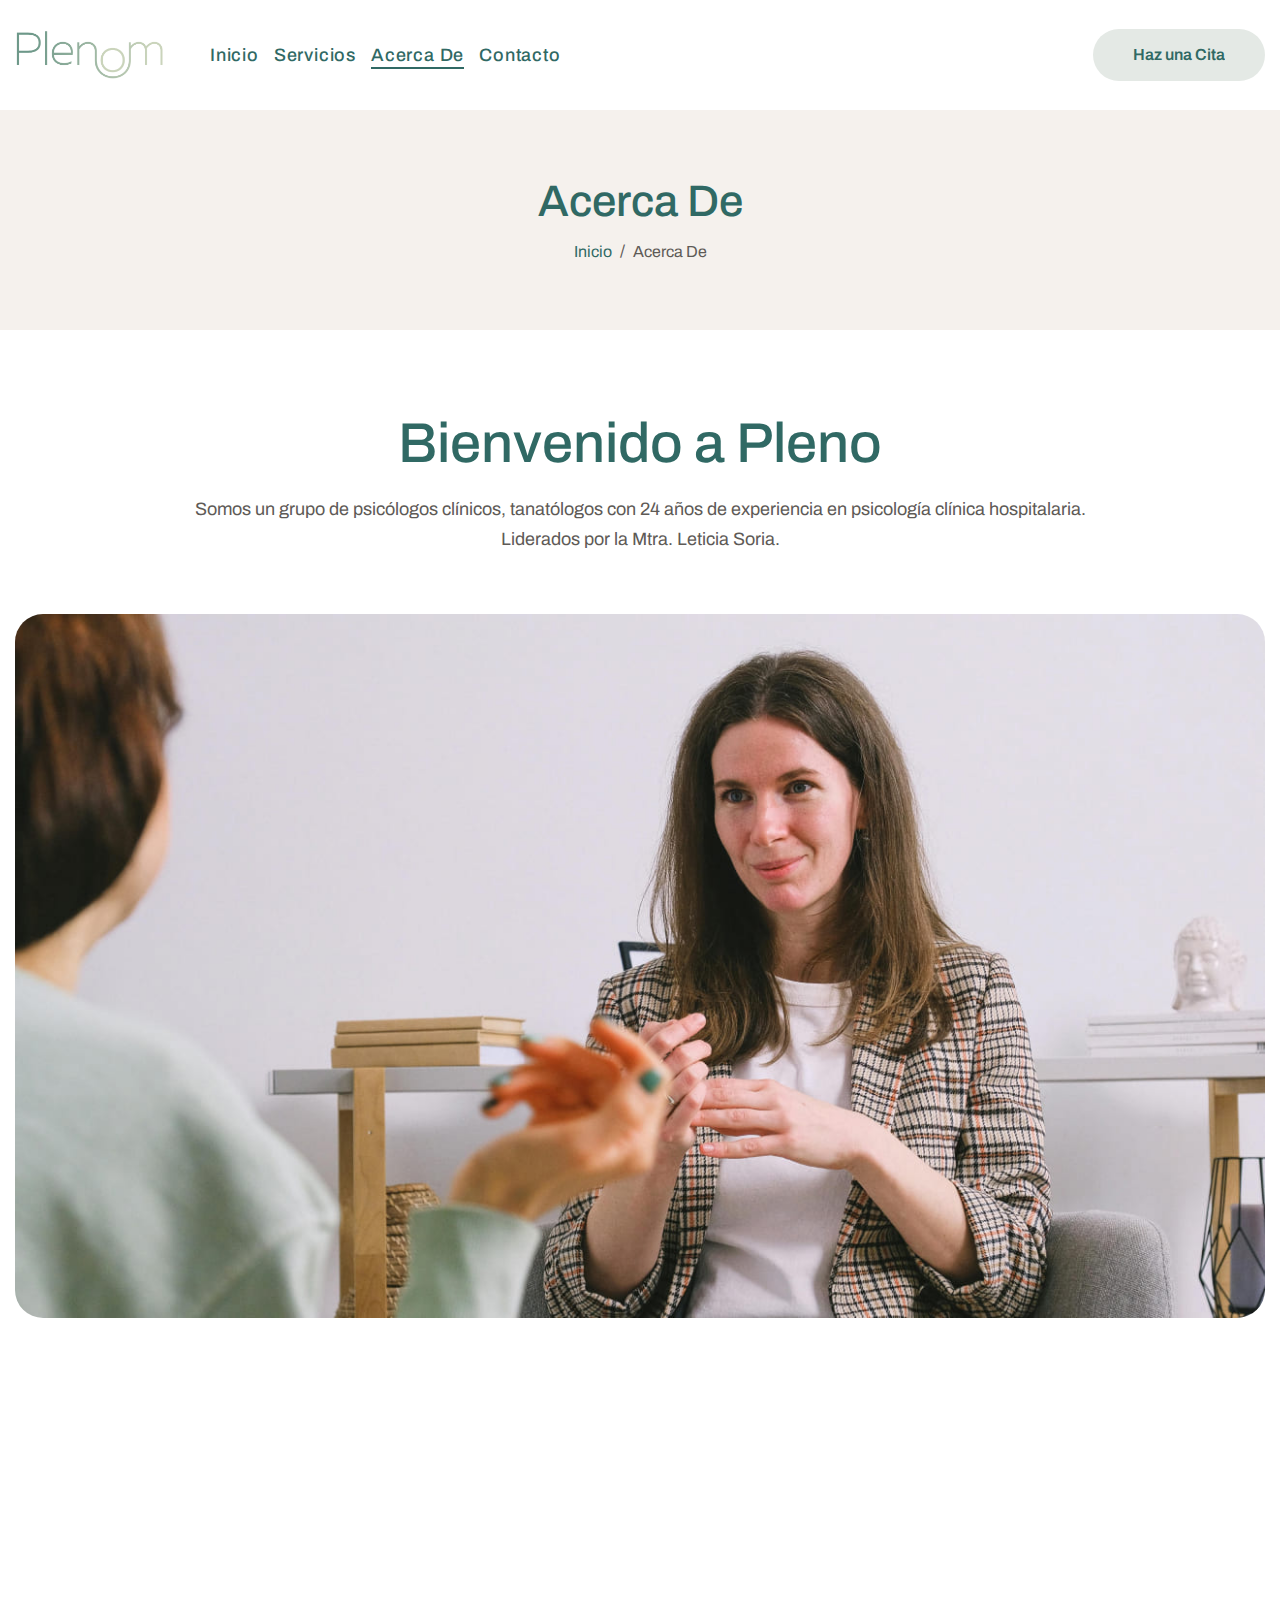
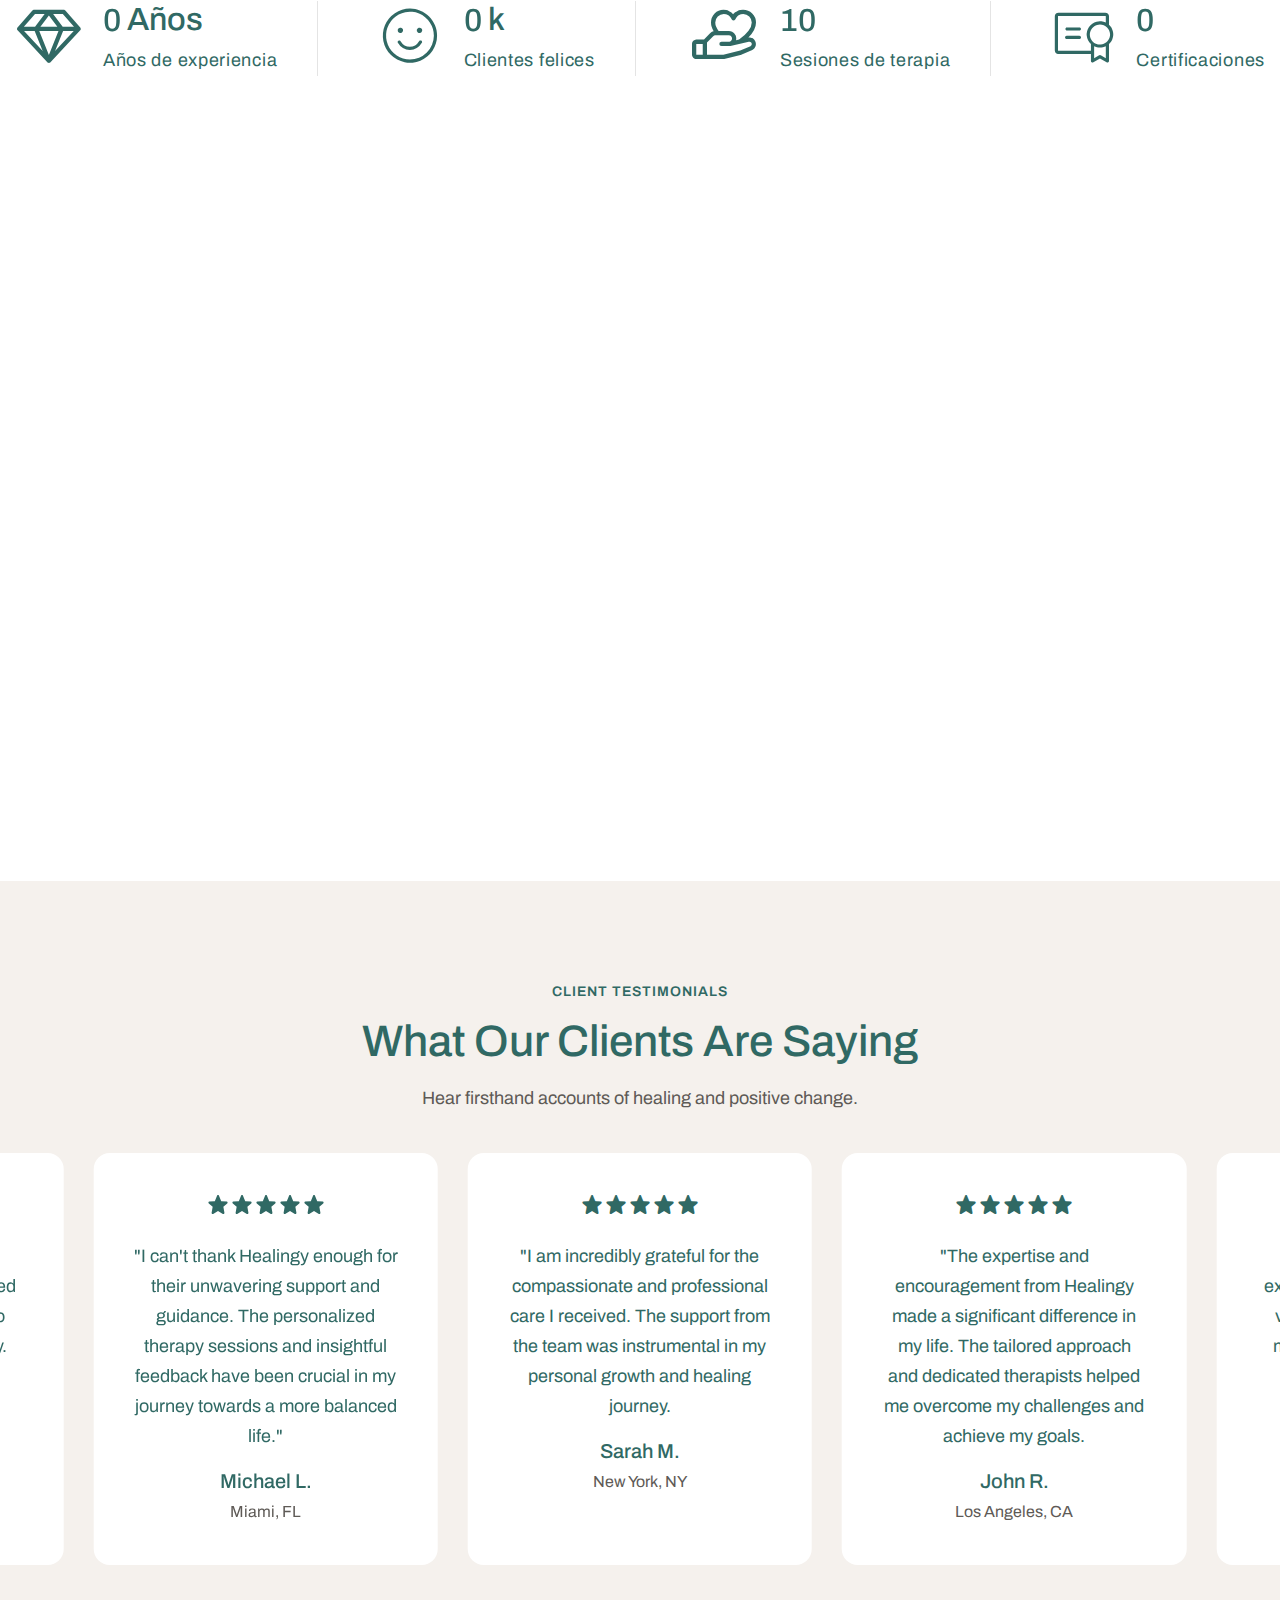
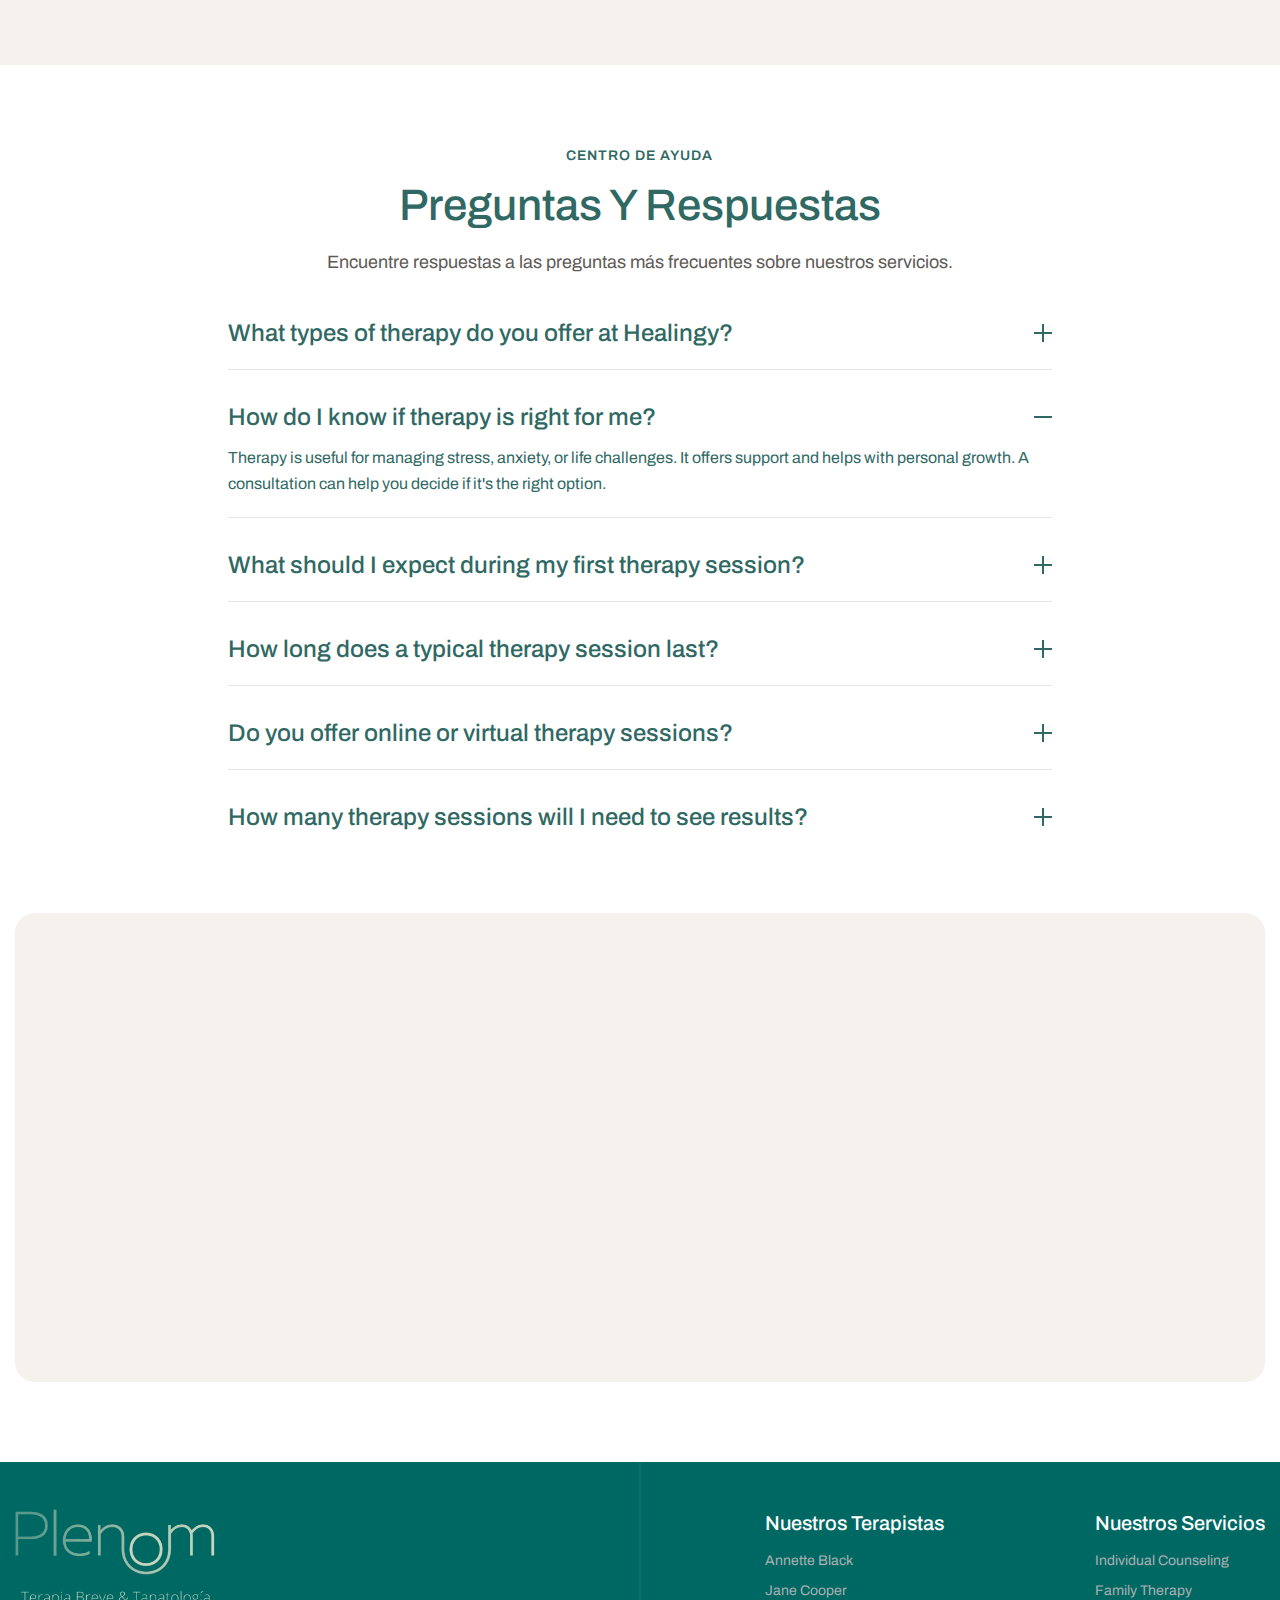
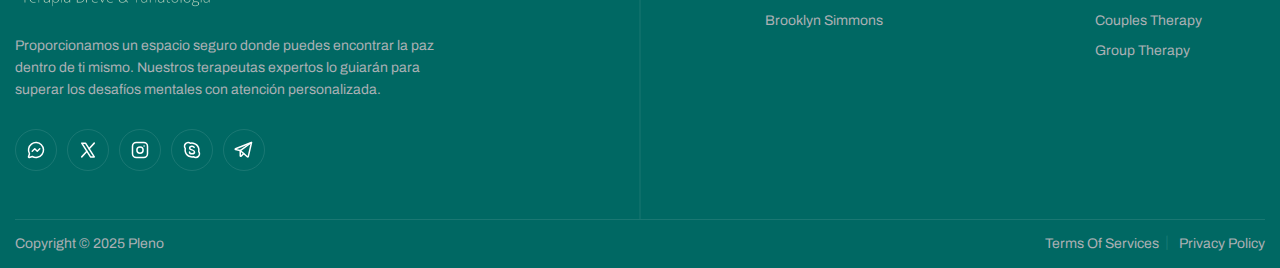
==== about.html @ 7e41d539 "init" ====
<!DOCTYPE html>
<!--[if IE 8]><html class="ie" xmlns="http://www.w3.org/1999/xhtml" xml:lang="en-US" lang="en-US"> <![endif]-->
<!--[if (gte IE 9)|!(IE)]><!-->
<html xmlns="http://www.w3.org/1999/xhtml" xml:lang="en-US" lang="en-US">
  <!--<![endif]-->

  <head>
    <!-- Basic Page Needs -->
    <meta charset="utf-8" />
    <!--[if IE
      ]><meta http-equiv="X-UA-Compatible" content="IE=edge,chrome=1"
    /><![endif]-->
    <title>Healingy - Therapy & Counseling Psychologist HTML Template</title>
    <meta
      name="description"
      content="Healingy is a website that specializes in providing therapy and counseling services to help clients address issues such as stress, anxiety, depression, and relationship challenges. The website offers personalized therapy approaches and online counseling programs, making it easy for individuals to access psychological support anytime and anywhere."
    />
    <meta
      name="keywords"
      content=" Counseling, Psychologist, MentalHealth, Wellness, Healing, AnxietyRelief, StressManagement, DepressionSupport, OnlineTherapy, Therapist"
    />
    <meta name="author" content="themesflat.com" />

    <!-- Mobile Specific Metas -->
    <meta
      name="viewport"
      content="width=device-width, initial-scale=1, maximum-scale=1"
    />

    <!-- Bootstrap -->
    <link rel="stylesheet" type="text/css" href="css/bootstrap.css" />

    <!-- Animate -->
    <link rel="stylesheet" type="text/css" href="css/animate.min.css" />

    <!-- Swiper -->
    <link rel="stylesheet" type="text/css" href="css/swiper-bundle.min.css" />

    <!-- Odometer -->
    <link rel="stylesheet" type="text/css" href="css/odometer.min.css" />

    <!-- Theme Style -->
    <link rel="stylesheet" type="text/css" href="css/styles.css" />

    <!-- Icon -->
    <link rel="stylesheet" type="text/css" href="icons/icomoon/style.css" />

    <!-- Favicon and Touch Icons  -->
    <link rel="shortcut icon" href="images/logo/favicon.png" />
    <link rel="apple-touch-icon-precomposed" href="images/logo/favicon.png" />
  </head>

  <body>
    <!-- .wrapper -->
    <div id="wrapper">
      <!-- .preload -->
      <div id="loading">
        <div id="loading-center">
          <div class="loader-container">
            <div class="wrap-loader">
              <div class="loader"></div>
              <div class="icon">
                <img src="images/logo/favicon.png" alt="" />
              </div>
            </div>
          </div>
        </div>
      </div>
      <!-- /.preload -->

      <!-- .header -->
      <header id="header-main" class="header style-1 no-boder">
        <div class="header-inner">
          <div class="header-inner-wrap">
            <div
              class="mobile-button"
              data-bs-toggle="offcanvas"
              data-bs-target="#menu-mobile"
              aria-controls="menu-mobile"
            >
              <i class="icon-menu"></i>
            </div>
            <div class="header-left">
              <div class="header-logo">
                <a href="index.html" class="site-logo">
                  <img
                    id="logo_header"
                    alt=""
                    width="150"
                    src="images/logo/logo_pleno.png"
                    data-retina="images/logo/logo@2x.png"
                  />
                </a>
              </div>
              <nav class="main-menu">
                <ul class="navigation">
                  <li>
                    <a href="index.html">Inicio</a>
                  </li>
                  <li>
                    <a href="our-service.html">Servicios</a>
                  </li>

                  <li class="current-menu-item">
                    <a href="about.html">Acerca De </a>
                  </li>
                  <li>
                    <a href="contact-us.html">Contacto</a>
                  </li>
                </ul>
              </nav>
            </div>
            <div class="header-right">
              <div class="btn-get">
                <a
                  class="tf-btn style-default btn-color-secondary pd-40"
                  href="contact-us.html"
                >
                  <span> Haz una Cita </span>
                </a>
              </div>
            </div>
          </div>
        </div>
      </header>
      <!-- /.header -->

      <!-- .page-title -->
      <div class="page-title">
        <div class="tf-container">
          <div class="row">
            <div class="col-12">
              <h3 class="title">Acerca De</h3>
              <ul class="breadcrumbs">
                <li><a href="index.html">Inicio</a></li>
                <li>Acerca De</li>
              </ul>
            </div>
          </div>
        </div>
      </div>
      <!-- /.page-title -->

      <!-- .main-content -->
      <div class="main-content-2">
        <!-- .section-box-about -->
        <div class="section-box-about page-about">
          <div class="tf-container">
            <div class="row">
              <div class="col-12">
                <div class="heading-section">
                  <h2
                    class="wow fadeInUp"
                    data-wow-duration="1000"
                    data-wow-delay="0s"
                  >
                    Bienvenido a Pleno
                  </h2>
                  <p
                    class="description text-1 lh-30 wow fadeInUp"
                    data-wow-duration="1000"
                    data-wow-delay="0s"
                  >
                    Somos un grupo de psicólogos clínicos, tanatólogos con 24
                    años de experiencia en psicología clínica hospitalaria.
                    <br />
                    Liderados por la Mtra. Leticia Soria.
                  </p>
                </div>
                <div class="box-about">
                  <div
                    class="image-wrap wow fadeInUp"
                    data-wow-duration="1000"
                    data-wow-delay="0s"
                  >
                    <img
                      class="lazyload"
                      data-src="images/section/about_1.jpg"
                      src="images/section/about_1.jpg"
                      alt=""
                    />
                  </div>
                  <div class="wrap-content">
                    <div
                      class="item wow fadeInLeft"
                      data-wow-duration="1000"
                      data-wow-delay="0s"
                    >
                      <h3>Nuestra Misión</h3>
                      <p>
                        Brindar acompañamiento psicológico y tanatológico
                        integral a pacientes, familias y personal de salud,
                        utilizando 24 años de experiencia para mejorar el
                        bienestar emocional y la calidad de vida de quienes
                        confían en nosotros.
                      </p>
                    </div>
                    <div
                      class="item wow fadeInRight"
                      data-wow-duration="1000"
                      data-wow-delay="0s"
                    >
                      <h3>Nuestra Visión</h3>
                      <p>
                        Ser líderes en psicología clínica hospitalaria,
                        reconocidos por nuestro compromiso y excelencia en el
                        apoyo emocional, fomentando una comunidad resiliente y
                        equilibrada.
                      </p>
                    </div>
                  </div>
                  <div class="wrap-counter">
                    <div class="counter-item has-icon">
                      <div class="icon">
                        <i class="icon-SketchLogo"></i>
                      </div>
                      <div class="count">
                        <div class="counter-number">
                          <div class="odometer style-1-1">0</div>
                          <span class="sub">Años</span>
                        </div>
                        <p>Años de experiencia</p>
                      </div>
                    </div>
                    <div class="counter-item has-icon">
                      <div class="icon">
                        <i class="icon-Smiley"></i>
                      </div>
                      <div class="count">
                        <div class="counter-number">
                          <div class="odometer style-1-2">0</div>
                          <span class="sub">k</span>
                        </div>
                        <p>Clientes felices</p>
                      </div>
                    </div>
                    <div class="counter-item has-icon">
                      <div class="icon">
                        <i class="icon-HandHeart"></i>
                      </div>
                      <div class="count">
                        <div class="counter-number">
                          <div class="odometer style-1-3">10</div>
                        </div>
                        <p>Sesiones de terapia</p>
                      </div>
                    </div>
                    <div class="counter-item has-icon">
                      <div class="icon">
                        <i class="icon-Certificate"></i>
                      </div>
                      <div class="count">
                        <div class="counter-number">
                          <div class="odometer style-1-4">0</div>
                        </div>
                        <p>Certificaciones</p>
                      </div>
                    </div>
                  </div>
                </div>
              </div>
            </div>
          </div>
        </div>
        <!-- /.section-box-about -->

        <!-- .section-team -->
        <section class="section-team tf-spacing-5">
          <div class="tf-container">
            <div class="row">
              <div class="col-12">
                <div class="heading-section">
                  <p
                    class="text-2 sub wow fadeInUp"
                    data-wow-duration="1000"
                    data-wow-delay="0s"
                  >
                    Nuestro Equipo
                  </p>
                  <h3
                    class="wow fadeInUp"
                    data-wow-duration="1000"
                    data-wow-delay="0s"
                  >
                    Conoce a Nuestros Terapeutas
                  </h3>
                  <p
                    class="description text-1 lh-30 wow fadeInUp"
                    data-wow-duration="1000"
                    data-wow-delay="0s"
                  >
                    Un equipo de terapeutas autorizados centrados en su salud
                    mental y su crecimiento.
                  </p>
                </div>
                <div class="grid-layout-4 gap-30">
                  <div
                    class="team-item hover-img wow fadeInUp"
                    data-wow-duration="1000"
                    data-wow-delay="0s"
                  >
                    <div class="image-wrap">
                      <a href="therapists-details.html">
                        <img
                          class="lazyload"
                          data-src="images/section/team_1.jpg"
                          src="images/section/team_1.jpg"
                          alt=""
                        />
                      </a>
                    </div>
                    <div class="info">
                      <h5 class="name">
                        <a href="therapists-details.html">Dr. Emily Stevens</a>
                      </h5>
                      <p class="text-2">Lead Therapist</p>
                    </div>
                    <ul class="tf-social style-1">
                      <li>
                        <a href="#">
                          <i class="icon-FacebookLogo"></i>
                        </a>
                      </li>
                      <li>
                        <a href="#">
                          <i class="icon-x"></i>
                        </a>
                      </li>
                      <li>
                        <a href="#">
                          <i class="icon-LinkedinLogo"></i>
                        </a>
                      </li>
                      <li>
                        <a href="#">
                          <i class="icon-instagram"></i>
                        </a>
                      </li>
                    </ul>
                  </div>
                  <div
                    class="team-item hover-img wow fadeInUp"
                    data-wow-duration="1000"
                    data-wow-delay="0.1s"
                  >
                    <div class="image-wrap">
                      <a href="therapists-details.html">
                        <img
                          class="lazyload"
                          data-src="images/section/team_2.jpg"
                          src="images/section/team_2.jpg"
                          alt=""
                        />
                      </a>
                    </div>
                    <div class="info">
                      <h5 class="name">
                        <a href="therapists-details.html">Michael Carter</a>
                      </h5>
                      <p class="text-2">Family Therapist</p>
                    </div>
                    <ul class="tf-social style-1">
                      <li>
                        <a href="#">
                          <i class="icon-FacebookLogo"></i>
                        </a>
                      </li>
                      <li>
                        <a href="#">
                          <i class="icon-x"></i>
                        </a>
                      </li>
                      <li>
                        <a href="#">
                          <i class="icon-LinkedinLogo"></i>
                        </a>
                      </li>
                      <li>
                        <a href="#">
                          <i class="icon-instagram"></i>
                        </a>
                      </li>
                    </ul>
                  </div>
                  <div
                    class="team-item hover-img wow fadeInUp"
                    data-wow-duration="1000"
                    data-wow-delay="0.2s"
                  >
                    <div class="image-wrap">
                      <a href="therapists-details.html">
                        <img
                          class="lazyload"
                          data-src="images/section/team_3.jpg"
                          src="images/section/team_3.jpg"
                          alt=""
                        />
                      </a>
                    </div>
                    <div class="info">
                      <h5 class="name">
                        <a href="therapists-details.html">Sarah Martinez</a>
                      </h5>
                      <p class="text-2">Child & Adolescent Therapist</p>
                    </div>
                    <ul class="tf-social style-1">
                      <li>
                        <a href="#">
                          <i class="icon-FacebookLogo"></i>
                        </a>
                      </li>
                      <li>
                        <a href="#">
                          <i class="icon-x"></i>
                        </a>
                      </li>
                      <li>
                        <a href="#">
                          <i class="icon-LinkedinLogo"></i>
                        </a>
                      </li>
                      <li>
                        <a href="#">
                          <i class="icon-instagram"></i>
                        </a>
                      </li>
                    </ul>
                  </div>
                  <div
                    class="team-item hover-img wow fadeInUp"
                    data-wow-duration="1000"
                    data-wow-delay="0.3s"
                  >
                    <div class="image-wrap">
                      <a href="therapists-details.html">
                        <img
                          class="lazyload"
                          data-src="images/section/team_4.jpg"
                          src="images/section/team_4.jpg"
                          alt=""
                        />
                      </a>
                    </div>
                    <div class="info">
                      <h5 class="name">
                        <a href="therapists-details.html">Dr. James Mcavoy</a>
                      </h5>
                      <p class="text-2">Clinical Psychologist</p>
                    </div>
                    <ul class="tf-social style-1">
                      <li>
                        <a href="#">
                          <i class="icon-FacebookLogo"></i>
                        </a>
                      </li>
                      <li>
                        <a href="#">
                          <i class="icon-x"></i>
                        </a>
                      </li>
                      <li>
                        <a href="#">
                          <i class="icon-LinkedinLogo"></i>
                        </a>
                      </li>
                      <li>
                        <a href="#">
                          <i class="icon-instagram"></i>
                        </a>
                      </li>
                    </ul>
                  </div>
                </div>
              </div>
            </div>
          </div>
        </section>
        <!-- /.section-team -->

        <!-- .section-testimonials -->
        <section class="section-testimonials page-about bg-1 tf-spacing-1">
          <div class="heading-section">
            <p class="text-2 sub">Client Testimonials</p>
            <h3>What Our Clients Are Saying</h3>
            <p class="description text-1 lh-30">
              Hear firsthand accounts of healing and positive change.
            </p>
          </div>
          <div class="swiper-container slider-testimonial-center">
            <div class="swiper-wrapper">
              <div class="swiper-slide">
                <div class="wg-testimonial style-text-center">
                  <div class="rating">
                    <i class="icon-favorite_major"></i>
                    <i class="icon-favorite_major"></i>
                    <i class="icon-favorite_major"></i>
                    <i class="icon-favorite_major"></i>
                    <i class="icon-favorite_major"></i>
                  </div>
                  <div class="content">
                    <p class="text text-1 lh-30 fw-4 mb-16">
                      "I am incredibly grateful for the compassionate and
                      professional care I received. The support from the team
                      was instrumental in my personal growth and healing
                      journey.
                    </p>
                    <div class="bot">
                      <div class="info">
                        <h6 class="title">
                          <a href="#"> Sarah M.</a>
                        </h6>
                        <p>New York, NY</p>
                      </div>
                    </div>
                  </div>
                </div>
              </div>
              <div class="swiper-slide">
                <div class="wg-testimonial style-text-center">
                  <div class="rating">
                    <i class="icon-favorite_major"></i>
                    <i class="icon-favorite_major"></i>
                    <i class="icon-favorite_major"></i>
                    <i class="icon-favorite_major"></i>
                    <i class="icon-favorite_major"></i>
                  </div>
                  <div class="content">
                    <p class="text text-1 lh-30 fw-4 mb-16">
                      "The expertise and encouragement from Healingy made a
                      significant difference in my life. The tailored approach
                      and dedicated therapists helped me overcome my challenges
                      and achieve my goals.
                    </p>
                    <div class="bot">
                      <div class="info">
                        <h6 class="title">
                          <a href="#">John R.</a>
                        </h6>
                        <p>Los Angeles, CA</p>
                      </div>
                    </div>
                  </div>
                </div>
              </div>
              <div class="swiper-slide">
                <div class="wg-testimonial style-text-center">
                  <div class="rating">
                    <i class="icon-favorite_major"></i>
                    <i class="icon-favorite_major"></i>
                    <i class="icon-favorite_major"></i>
                    <i class="icon-favorite_major"></i>
                    <i class="icon-favorite_major"></i>
                  </div>
                  <div class="content">
                    <p class="text text-1 lh-30 fw-4 mb-16">
                      "Thanks to Healingy’s exceptional team, I have gained
                      valuable insights and tools to manage my stress
                      effectively. The personalized care and understanding truly
                      made a positive impact."
                    </p>
                    <div class="bot">
                      <div class="info">
                        <h6 class="title">
                          <a href="#">Emily T.</a>
                        </h6>
                        <p>Chicago, IL</p>
                      </div>
                    </div>
                  </div>
                </div>
              </div>
              <div class="swiper-slide">
                <div class="wg-testimonial style-text-center">
                  <div class="rating">
                    <i class="icon-favorite_major"></i>
                    <i class="icon-favorite_major"></i>
                    <i class="icon-favorite_major"></i>
                    <i class="icon-favorite_major"></i>
                    <i class="icon-favorite_major"></i>
                  </div>
                  <div class="content">
                    <p class="text text-1 lh-30 fw-4 mb-16">
                      "I can't thank Healingy enough for their unwavering
                      support and guidance. The personalized therapy sessions
                      and insightful feedback have been crucial in my journey
                      towards a more balanced life."
                    </p>
                    <div class="bot">
                      <div class="info">
                        <h6 class="title">
                          <a href="#">Michael L.</a>
                        </h6>
                        <p>Miami, FL</p>
                      </div>
                    </div>
                  </div>
                </div>
              </div>
            </div>
          </div>
        </section>
        <!-- /.section-testimonials -->

        <!-- .section-faq -->
        <section class="section-faq tf-spacing-3">
          <div class="tf-container">
            <div class="row justify-center">
              <div class="col-md-8">
                <div class="heading-section">
                  <p class="text-2 sub">Centro de ayuda</p>
                  <h3>Preguntas y Respuestas</h3>
                  <p class="description text-1 lh-30">
                    Encuentre respuestas a las preguntas más frecuentes sobre
                    nuestros servicios.
                  </p>
                </div>
                <div class="tf-accordion" id="accordion">
                  <div class="tf-accordion-item">
                    <div class="accordion-header">
                      <h5
                        class="title collapsed"
                        data-bs-toggle="collapse"
                        data-bs-target="#collapseOne"
                        aria-expanded="true"
                        aria-controls="collapseOne"
                      >
                        What types of therapy do you offer at Healingy?
                        <span class="icon"></span>
                      </h5>
                    </div>
                    <div
                      id="collapseOne"
                      class="accordion-collapse collapse"
                      data-bs-parent="#accordion"
                    >
                      <div class="tf-accordion-body">
                        <p>
                          Therapy is useful for managing stress, anxiety, or
                          life challenges. It offers support and helps with
                          personal growth. A consultation can help you decide if
                          it's the right option.
                        </p>
                      </div>
                    </div>
                  </div>
                  <div class="tf-accordion-item">
                    <div class="accordion-header">
                      <h5
                        class="title"
                        data-bs-toggle="collapse"
                        data-bs-target="#collapseTwo"
                        aria-expanded="false"
                        aria-controls="collapseTwo"
                      >
                        How do I know if therapy is right for me?
                        <span class="icon"></span>
                      </h5>
                    </div>
                    <div
                      id="collapseTwo"
                      class="accordion-collapse collapse show"
                      data-bs-parent="#accordion"
                    >
                      <div class="tf-accordion-body">
                        <p>
                          Therapy is useful for managing stress, anxiety, or
                          life challenges. It offers support and helps with
                          personal growth. A consultation can help you decide if
                          it's the right option.
                        </p>
                      </div>
                    </div>
                  </div>
                  <div class="tf-accordion-item">
                    <div class="accordion-header">
                      <h5
                        class="title collapsed"
                        data-bs-toggle="collapse"
                        data-bs-target="#collapseThree"
                        aria-expanded="false"
                        aria-controls="collapseThree"
                      >
                        What should I expect during my first therapy session?
                        <span class="icon"></span>
                      </h5>
                    </div>
                    <div
                      id="collapseThree"
                      class="accordion-collapse collapse"
                      data-bs-parent="#accordion"
                    >
                      <div class="tf-accordion-body">
                        <p>
                          Therapy is useful for managing stress, anxiety, or
                          life challenges. It offers support and helps with
                          personal growth. A consultation can help you decide if
                          it's the right option.
                        </p>
                      </div>
                    </div>
                  </div>
                  <div class="tf-accordion-item">
                    <div class="accordion-header">
                      <h5
                        class="title collapsed"
                        data-bs-toggle="collapse"
                        data-bs-target="#collapseFour"
                        aria-expanded="false"
                        aria-controls="collapseFour"
                      >
                        How long does a typical therapy session last?
                        <span class="icon"></span>
                      </h5>
                    </div>
                    <div
                      id="collapseFour"
                      class="accordion-collapse collapse"
                      data-bs-parent="#accordion"
                    >
                      <div class="tf-accordion-body">
                        <p>
                          Therapy is useful for managing stress, anxiety, or
                          life challenges. It offers support and helps with
                          personal growth. A consultation can help you decide if
                          it's the right option.
                        </p>
                      </div>
                    </div>
                  </div>
                  <div class="tf-accordion-item">
                    <div class="accordion-header">
                      <h5
                        class="title collapsed"
                        data-bs-toggle="collapse"
                        data-bs-target="#collapseFive"
                        aria-expanded="false"
                        aria-controls="collapseFive"
                      >
                        Do you offer online or virtual therapy sessions?
                        <span class="icon"></span>
                      </h5>
                    </div>
                    <div
                      id="collapseFive"
                      class="accordion-collapse collapse"
                      data-bs-parent="#accordion"
                    >
                      <div class="tf-accordion-body">
                        <p>
                          Therapy is useful for managing stress, anxiety, or
                          life challenges. It offers support and helps with
                          personal growth. A consultation can help you decide if
                          it's the right option.
                        </p>
                      </div>
                    </div>
                  </div>
                  <div class="tf-accordion-item">
                    <div class="accordion-header">
                      <h5
                        class="title collapsed"
                        data-bs-toggle="collapse"
                        data-bs-target="#collapseSix"
                        aria-expanded="false"
                        aria-controls="collapseSix"
                      >
                        How many therapy sessions will I need to see results?
                        <span class="icon"></span>
                      </h5>
                    </div>
                    <div
                      id="collapseSix"
                      class="accordion-collapse collapse"
                      data-bs-parent="#accordion"
                    >
                      <div class="tf-accordion-body">
                        <p>
                          Therapy is useful for managing stress, anxiety, or
                          life challenges. It offers support and helps with
                          personal growth. A consultation can help you decide if
                          it's the right option.
                        </p>
                      </div>
                    </div>
                  </div>
                </div>
              </div>
            </div>
          </div>
        </section>
        <!-- /.section-faq -->

        <!-- .section-cta -->
        <section class="section-cta">
          <div class="tf-container">
            <div class="row">
              <div class="col-12">
                <div class="wrap-content bg-1">
                  <div class="box-cta">
                    <div
                      class="heading-section text-start wow fadeInUp"
                      data-wow-duration="1000"
                      data-wow-delay="0s"
                    >
                      <p
                        class="text-2 sub wow fadeInUp"
                        data-wow-duration="1000"
                        data-wow-delay="0s"
                      >
                        EMPIEZA TU CAMINO
                      </p>
                      <h3
                        class="wow fadeInUp"
                        data-wow-duration="1000"
                        data-wow-delay="0s"
                      >
                        Comience El Viaje Hacia Una Vida Más Plena
                      </h3>
                      <p
                        class="description text-1 lh-30 wow fadeInUp"
                        data-wow-duration="1000"
                        data-wow-delay="0s"
                      >
                        Ofrecemos atención compasiva y personalizada para
                        abordar sus necesidades únicas. Nos comprometemos a
                        trabajar con usted para encontrar una solución lo antes
                        posible.
                      </p>
                    </div>

                    <a
                      class="tf-btn style-default btn-color-secondary pd-28 wow fadeInUp"
                      data-wow-duration="1000"
                      data-wow-delay="0s"
                      href="contact-us.html"
                    >
                      <span
                        >Book a Consultation
                        <i class="icon-ArrowRight arr-1"></i
                      ></span>
                    </a>
                  </div>
                  <div
                    class="image-wrap wow fadeInRight"
                    data-wow-duration="1000"
                    data-wow-delay="0s"
                  >
                    <img
                      class="lazyload"
                      data-src="images/section/about_cta.png"
                      src="images/section/about_cta.png"
                      alt=""
                    />
                  </div>
                </div>
              </div>
            </div>
          </div>
        </section>
        <!-- /.section-cta -->
      </div>
      <!-- /.main-content -->

      <!-- #Footer -->
      <footer id="footer">
        <div class="tf-container">
          <div class="row">
            <div class="col-12">
              <div class="footer-main">
                <div class="footer-left">
                  <div class="footer-logo">
                    <a href="index.html">
                      <img
                        id="logo_footer"
                        src="images/logo/logo_pleno_footer.png"
                        data-retina="./images/logo/logo_pleno_footer.png"
                        alt=""
                        width="200"
                      />
                    </a>
                  </div>
                  <p class="description">
                    Proporcionamos un espacio seguro donde puedes encontrar la
                    paz dentro de ti mismo. Nuestros terapeutas expertos lo
                    guiarán para superar los desafíos mentales con atención
                    personalizada.
                  </p>

                  <ul class="tf-social">
                    <li>
                      <a href="#"
                        ><svg
                          width="20"
                          height="20"
                          viewBox="0 0 20 20"
                          fill="none"
                          xmlns="http://www.w3.org/2000/svg"
                        >
                          <g clip-path="url(#clip0_11089_880)">
                            <path
                              d="M6.25 11.25L8.75 8.75L11.25 11.25L13.75 8.75"
                              stroke="white"
                              stroke-width="1.5"
                              stroke-linecap="round"
                              stroke-linejoin="round"
                            />
                            <path
                              d="M6.24382 16.4932C7.81923 17.405 9.67248 17.7127 11.458 17.359C13.2436 17.0053 14.8396 16.0143 15.9484 14.5708C17.0573 13.1273 17.6033 11.3298 17.4847 9.51341C17.3662 7.69704 16.5911 5.98577 15.304 4.69866C14.0169 3.41156 12.3056 2.63646 10.4892 2.51789C8.67284 2.39932 6.87533 2.94537 5.43182 4.05422C3.98831 5.16308 2.99733 6.75906 2.64363 8.54461C2.28993 10.3302 2.59766 12.1834 3.50944 13.7588L2.5321 16.6768C2.49538 16.7869 2.49005 16.9051 2.51671 17.0181C2.54337 17.131 2.60097 17.2344 2.68306 17.3165C2.76514 17.3985 2.86847 17.4561 2.98145 17.4828C3.09443 17.5095 3.2126 17.5041 3.32273 17.4674L6.24382 16.4932Z"
                              stroke="white"
                              stroke-width="1.5"
                              stroke-linecap="round"
                              stroke-linejoin="round"
                            />
                          </g>
                          <defs>
                            <clipPath id="clip0_11089_880">
                              <rect width="20" height="20" fill="white" />
                            </clipPath>
                          </defs>
                        </svg>
                      </a>
                    </li>
                    <li>
                      <a href="#">
                        <svg
                          width="20"
                          height="20"
                          viewBox="0 0 20 20"
                          fill="none"
                          xmlns="http://www.w3.org/2000/svg"
                        >
                          <g clip-path="url(#clip0_11089_1677)">
                            <path
                              d="M3.75 3.125H7.5L16.25 16.875H12.5L3.75 3.125Z"
                              stroke="white"
                              stroke-width="1.5"
                              stroke-linecap="round"
                              stroke-linejoin="round"
                            />
                            <path
                              d="M8.89687 11.2129L3.75 16.8746"
                              stroke="white"
                              stroke-width="1.5"
                              stroke-linecap="round"
                              stroke-linejoin="round"
                            />
                            <path
                              d="M16.2484 3.125L11.1016 8.78672"
                              stroke="white"
                              stroke-width="1.5"
                              stroke-linecap="round"
                              stroke-linejoin="round"
                            />
                          </g>
                          <defs>
                            <clipPath id="clip0_11089_1677">
                              <rect width="20" height="20" fill="white" />
                            </clipPath>
                          </defs>
                        </svg>
                      </a>
                    </li>
                    <li>
                      <a href="#"
                        ><svg
                          width="20"
                          height="20"
                          viewBox="0 0 20 20"
                          fill="none"
                          xmlns="http://www.w3.org/2000/svg"
                        >
                          <g clip-path="url(#clip0_11089_891)">
                            <path
                              d="M10 13.125C11.7259 13.125 13.125 11.7259 13.125 10C13.125 8.27411 11.7259 6.875 10 6.875C8.27411 6.875 6.875 8.27411 6.875 10C6.875 11.7259 8.27411 13.125 10 13.125Z"
                              stroke="white"
                              stroke-width="1.5"
                              stroke-linecap="round"
                              stroke-linejoin="round"
                            />
                            <path
                              d="M13.75 2.5H6.25C4.17893 2.5 2.5 4.17893 2.5 6.25V13.75C2.5 15.8211 4.17893 17.5 6.25 17.5H13.75C15.8211 17.5 17.5 15.8211 17.5 13.75V6.25C17.5 4.17893 15.8211 2.5 13.75 2.5Z"
                              stroke="white"
                              stroke-width="1.5"
                              stroke-linecap="round"
                              stroke-linejoin="round"
                            />
                            <path
                              d="M14.0625 6.71875C14.494 6.71875 14.8438 6.36897 14.8438 5.9375C14.8438 5.50603 14.494 5.15625 14.0625 5.15625C13.631 5.15625 13.2812 5.50603 13.2812 5.9375C13.2812 6.36897 13.631 6.71875 14.0625 6.71875Z"
                              fill="white"
                            />
                          </g>
                          <defs>
                            <clipPath id="clip0_11089_891">
                              <rect width="20" height="20" fill="white" />
                            </clipPath>
                          </defs>
                        </svg>
                      </a>
                    </li>
                    <li>
                      <a href="#"
                        ><svg
                          width="20"
                          height="20"
                          viewBox="0 0 20 20"
                          fill="none"
                          xmlns="http://www.w3.org/2000/svg"
                        >
                          <g clip-path="url(#clip0_11089_897)">
                            <path
                              d="M7.5 11.875C7.5 12.9102 8.61953 13.75 10 13.75C11.3805 13.75 12.5 12.9102 12.5 11.875C12.5 9.375 7.63906 10.3125 7.63906 8.125C7.63906 7.08984 8.61953 6.25 10 6.25C11.0352 6.25 11.8461 6.71875 12.1875 7.39531"
                              stroke="white"
                              stroke-width="1.5"
                              stroke-linecap="round"
                              stroke-linejoin="round"
                            />
                            <path
                              d="M16.7185 11.4602C17.2734 12.1819 17.5469 13.0809 17.4877 13.9894C17.4286 14.8978 17.0411 15.7538 16.3973 16.3976C15.7536 17.0413 14.8976 17.4289 13.9891 17.488C13.0806 17.5471 12.1817 17.2737 11.4599 16.7188C10.3352 16.9619 9.16735 16.9191 8.06341 16.5941C6.95947 16.2692 5.95465 15.6726 5.14094 14.8589C4.32722 14.0452 3.7306 13.0403 3.40567 11.9364C3.08074 10.8325 3.03789 9.66466 3.28103 8.53987C2.72612 7.81813 2.45272 6.91917 2.51182 6.01069C2.57093 5.10221 2.95851 4.24626 3.60226 3.6025C4.24601 2.95875 5.10197 2.57117 6.01045 2.51207C6.91893 2.45296 7.81789 2.72636 8.53963 3.28128C9.66441 3.03813 10.8322 3.08098 11.9362 3.40591C13.0401 3.73084 14.0449 4.32747 14.8586 5.14118C15.6723 5.9549 16.269 6.95971 16.5939 8.06365C16.9188 9.16759 16.9617 10.3354 16.7185 11.4602Z"
                              stroke="white"
                              stroke-width="1.5"
                              stroke-linecap="round"
                              stroke-linejoin="round"
                            />
                          </g>
                          <defs>
                            <clipPath id="clip0_11089_897">
                              <rect width="20" height="20" fill="white" />
                            </clipPath>
                          </defs>
                        </svg>
                      </a>
                    </li>
                    <li>
                      <a href="#"
                        ><svg
                          width="20"
                          height="20"
                          viewBox="0 0 20 20"
                          fill="none"
                          xmlns="http://www.w3.org/2000/svg"
                        >
                          <g clip-path="url(#clip0_11089_902)">
                            <path
                              d="M6.24939 10.5366L13.301 16.7186C13.3822 16.7903 13.4806 16.8396 13.5867 16.8618C13.6927 16.8839 13.8027 16.8781 13.9058 16.845C14.0089 16.8118 14.1016 16.7524 14.1749 16.6726C14.2481 16.5928 14.2994 16.4953 14.3236 16.3897L17.4994 2.59521C17.5025 2.58138 17.5018 2.56696 17.4973 2.55351C17.4928 2.54006 17.4848 2.52807 17.474 2.51884C17.4633 2.50961 17.4502 2.50348 17.4362 2.5011C17.4223 2.49873 17.4079 2.5002 17.3947 2.50537L1.56189 8.70146C1.4636 8.73929 1.38023 8.80798 1.3243 8.89722C1.26837 8.98646 1.2429 9.09143 1.2517 9.19638C1.26051 9.30133 1.30312 9.4006 1.37313 9.47927C1.44315 9.55794 1.5368 9.61178 1.64001 9.63271L6.24939 10.5366Z"
                              stroke="white"
                              stroke-width="1.5"
                              stroke-linecap="round"
                              stroke-linejoin="round"
                            />
                            <path
                              d="M6.25 10.5375L17.4539 2.50781"
                              stroke="white"
                              stroke-width="1.5"
                              stroke-linecap="round"
                              stroke-linejoin="round"
                            />
                            <path
                              d="M9.71641 13.577L7.325 16.0582C7.23859 16.1479 7.12737 16.2097 7.00561 16.2357C6.88384 16.2617 6.75708 16.2507 6.64157 16.2042C6.52607 16.1577 6.42709 16.0778 6.35732 15.9747C6.28755 15.8715 6.25018 15.7499 6.25 15.6254V10.5371"
                              stroke="white"
                              stroke-width="1.5"
                              stroke-linecap="round"
                              stroke-linejoin="round"
                            />
                          </g>
                          <defs>
                            <clipPath id="clip0_11089_902">
                              <rect width="20" height="20" fill="white" />
                            </clipPath>
                          </defs>
                        </svg>
                      </a>
                    </li>
                  </ul>
                </div>
                <div class="footer-right">
                  <div class="wrap-footer-menu-list">
                    <div class="footer-menu-list footer-col-block">
                      <h6 class="title title-desktop">Nuestros Terapistas</h6>
                      <h6 class="title title-mobile">Nuestros Terapistas</h6>
                      <ul class="tf-collapse-content">
                        <li>
                          <a href="therapists-details.html">Annette Black</a>
                        </li>
                        <li>
                          <a href="therapists-details.html">Jane Cooper</a>
                        </li>
                        <li>
                          <a href="therapists-details.html">Brooklyn Simmons</a>
                        </li>
                      </ul>
                    </div>
                    <div class="footer-menu-list footer-col-block">
                      <h6 class="title title-desktop">Nuestros Servicios</h6>
                      <h6 class="title title-mobile">Nuestros Servicios</h6>
                      <ul class="tf-collapse-content">
                        <li>
                          <a href="service-details.html"
                            >Individual Counseling</a
                          >
                        </li>
                        <li>
                          <a href="service-details.html">Family Therapy</a>
                        </li>
                        <li>
                          <a href="service-details.html">Couples Therapy</a>
                        </li>
                        <li>
                          <a href="service-details.html">Group Therapy</a>
                        </li>
                      </ul>
                    </div>
                  </div>
                </div>
              </div>
              <div class="footer-bottom">
                <p>Copyright © 2025 Pleno</p>
                <ul class="content-right">
                  <li><a href="shop.html">Terms Of Services</a></li>
                  <li><a href="contact-us.html"> Privacy Policy</a></li>
                </ul>
              </div>
            </div>
          </div>
        </div>
      </footer>
      <!-- /#Footer -->
    </div>
    <!-- /.wrapper -->

    <!-- .mobile-nav -->
    <div
      class="offcanvas offcanvas-start mobile-nav-wrap"
      tabindex="-1"
      id="menu-mobile"
      aria-labelledby="menu-mobile"
    >
      <div class="offcanvas-header top-nav-mobile">
        <div class="offcanvas-title">
          <a href="index.html"><img src="images/logo/logo@2x.png" alt="" /></a>
        </div>
        <div data-bs-dismiss="offcanvas" aria-label="Close">
          <i class="icon-close"></i>
        </div>
      </div>
      <div class="offcanvas-body inner-mobile-nav">
        <div class="mb-body">
          <ul id="menu-mobile-menu">
            <li class="menu-item menu-item-has-children-mobile">
              <a
                href="#dropdown-menu-one"
                class="item-menu-mobile collapsed"
                data-bs-toggle="collapse"
                aria-expanded="true"
                aria-controls="dropdown-menu-one"
              >
                Home
              </a>
              <div
                id="dropdown-menu-one"
                class="collapse"
                data-bs-parent="#menu-mobile-menu"
              >
                <ul class="sub-mobile">
                  <li class="menu-item">
                    <a href="index.html">Homepage 01</a>
                  </li>
                  <li class="menu-item">
                    <a href="home-02.html">Homepage 02</a>
                  </li>
                  <li class="menu-item">
                    <a href="home-03.html">Homepage 03</a>
                  </li>
                  <li class="menu-item">
                    <a href="home-04.html">Homepage 04</a>
                  </li>
                  <li class="menu-item">
                    <a href="home-silde-text-scroll.html"
                      >Home silde text scroll</a
                    >
                  </li>
                </ul>
              </div>
            </li>
            <li class="menu-item current-menu-item">
              <a href="about.html" class="item-menu-mobile"> About</a>
            </li>
            <li class="menu-item menu-item-has-children-mobile">
              <a
                href="#dropdown-menu-two"
                class="item-menu-mobile collapsed"
                data-bs-toggle="collapse"
                aria-expanded="true"
                aria-controls="dropdown-menu-two"
              >
                Services
              </a>
              <div
                id="dropdown-menu-two"
                class="collapse"
                data-bs-parent="#menu-mobile-menu"
              >
                <ul class="sub-mobile">
                  <li class="menu-item">
                    <a href="our-service.html">Our Service</a>
                  </li>
                  <li class="menu-item">
                    <a href="service-details.html">Service Details</a>
                  </li>
                </ul>
              </div>
            </li>
            <li class="menu-item">
              <a href="our-therapists.html" class="item-menu-mobile">
                Therapists</a
              >
            </li>
            <li class="menu-item menu-item-has-children-mobile">
              <a
                href="#dropdown-menu-three"
                class="item-menu-mobile collapsed"
                data-bs-toggle="collapse"
                aria-expanded="true"
                aria-controls="dropdown-menu-three"
              >
                Pages
              </a>
              <div
                id="dropdown-menu-three"
                class="collapse"
                data-bs-parent="#menu-mobile-menu"
              >
                <ul class="sub-mobile">
                  <li class="menu-item menu-item-has-children-mobile-2">
                    <a
                      href="#sub-product-one"
                      class="item-menu-mobile collapsed"
                      data-bs-toggle="collapse"
                      aria-expanded="true"
                      aria-controls="sub-product-one"
                      >Shop</a
                    >
                    <div id="sub-product-one" class="collapse">
                      <ul class="sub-mobile">
                        <li class="menu-item">
                          <a href="our-product.html" class="item-menu-mobile">
                            Shop Product</a
                          >
                        </li>
                        <li class="menu-item">
                          <a href="shop-cart.html" class="item-menu-mobile">
                            Shop Cart</a
                          >
                        </li>
                        <li class="menu-item">
                          <a
                            href="shop-check-out.html"
                            class="item-menu-mobile"
                          >
                            Check Out</a
                          >
                        </li>
                        <li class="menu-item">
                          <a
                            href="product-details.html"
                            class="item-menu-mobile"
                          >
                            Shop Details</a
                          >
                        </li>
                      </ul>
                    </div>
                  </li>

                  <li class="menu-item">
                    <a href="book-appointment.html">Appointment</a>
                  </li>
                </ul>
              </div>
            </li>
            <li class="menu-item menu-item-has-children-mobile">
              <a
                href="#dropdown-menu-four"
                class="item-menu-mobile collapsed"
                data-bs-toggle="collapse"
                aria-expanded="true"
                aria-controls="dropdown-menu-four"
              >
                Blogs
              </a>
              <div
                id="dropdown-menu-four"
                class="collapse"
                data-bs-parent="#menu-mobile-menu"
              >
                <ul class="sub-mobile">
                  <li class="menu-item">
                    <a href="blog-grid.html">Blog Grid</a>
                  </li>
                  <li class="menu-item">
                    <a href="blog-details.html">Blog Details 1</a>
                  </li>
                  <li class="menu-item">
                    <a href="blog-details-2.html">Blog Details 2</a>
                  </li>
                </ul>
              </div>
            </li>
            <li class="menu-item">
              <a href="contact-us.html" class="tem-menu-mobile"> Contact</a>
            </li>
          </ul>
          <div class="support">
            <a href="#" class="text-need"> Need help?</a>
            <ul class="mb-info">
              <li>Call Us Now: <span class="number">1-555-678-8888</span></li>
              <li>Support 24/7: <a href="#">themesflat@gmail.com</a></li>
            </ul>
          </div>
        </div>
      </div>
    </div>
    <!-- /.mobile-nav -->

    <!-- .prograss -->
    <div class="progress-wrap">
      <svg
        class="progress-circle svg-content"
        width="100%"
        height="100%"
        viewBox="-1 -1 102 102"
      >
        <path
          d="M50,1 a49,49 0 0,1 0,98 a49,49 0 0,1 0,-98"
          style="
            transition: stroke-dashoffset 10ms linear;
            stroke-dasharray: 307.919, 307.919;
            stroke-dashoffset: 307.919;
          "
        ></path>
      </svg>
    </div>
    <!-- /.prograss -->

    <!-- Javascript -->
    <script type="text/javascript" src="js/bootstrap.min.js"></script>
    <script type="text/javascript" src="js/jquery.min.js"></script>
    <script type="text/javascript" src="js/lazysize.min.js"></script>
    <script type="text/javascript" src="js/wow.min.js"></script>
    <script type="text/javascript" src="js/swiper-bundle.min.js"></script>
    <script type="text/javascript" src="js/odometer.min.js"></script>
    <script type="text/javascript" src="js/counter.js"></script>
    <script type="text/javascript" src="js/swiper.js"></script>
    <script type="text/javascript" src="js/main.js"></script>
    <!-- /Javascript -->
  </body>
</html>
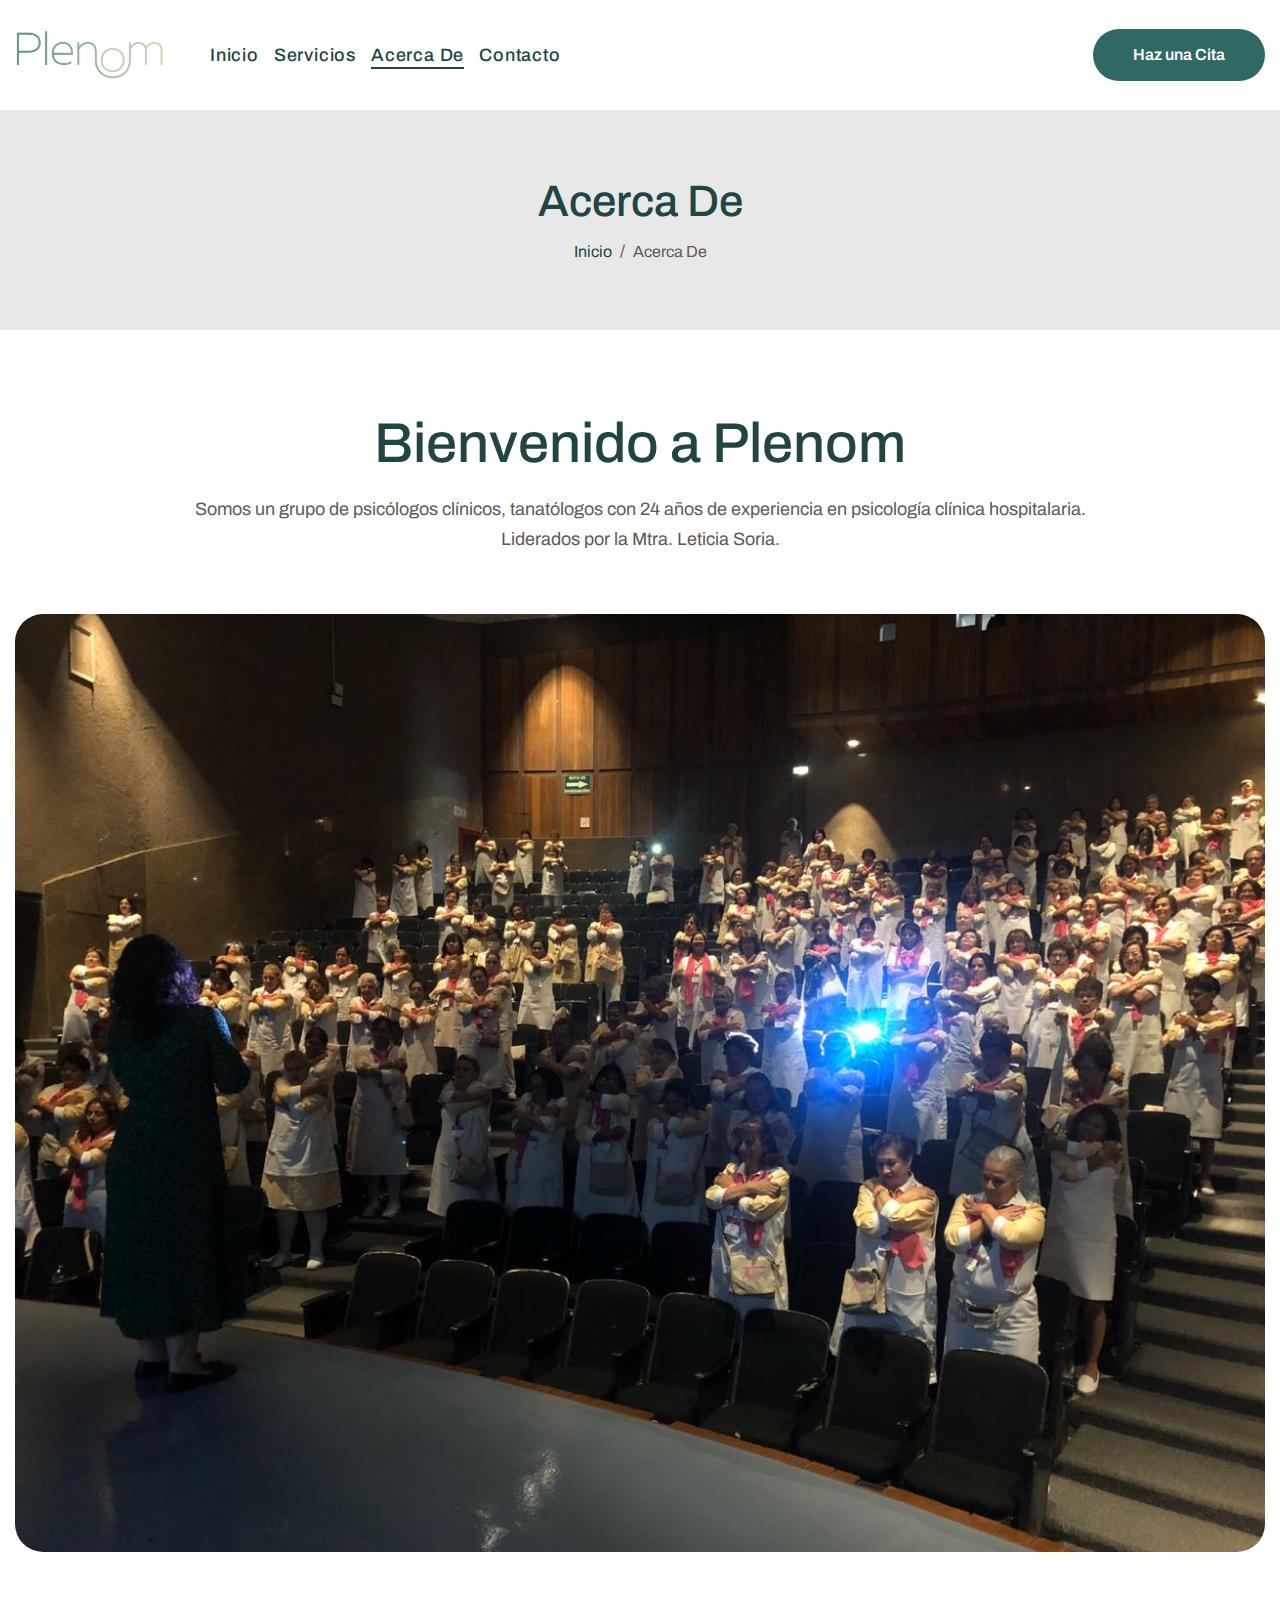
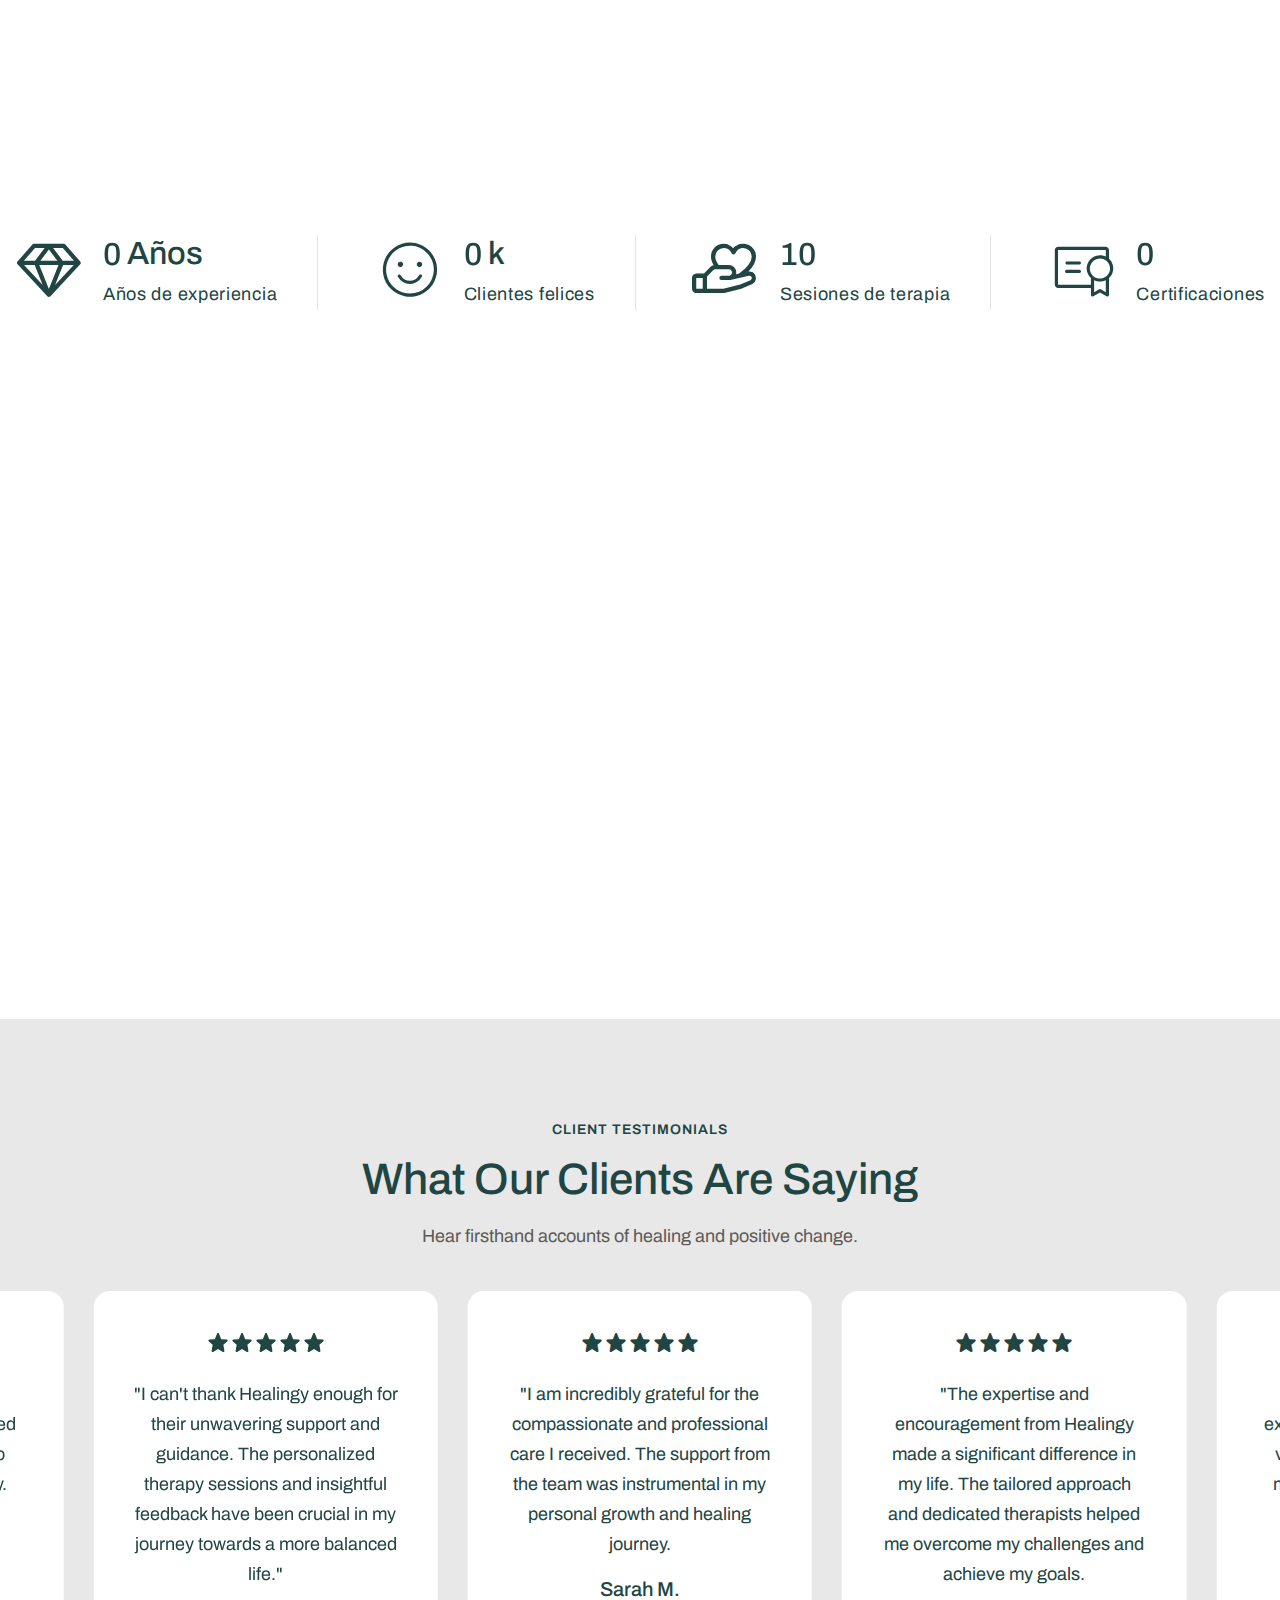
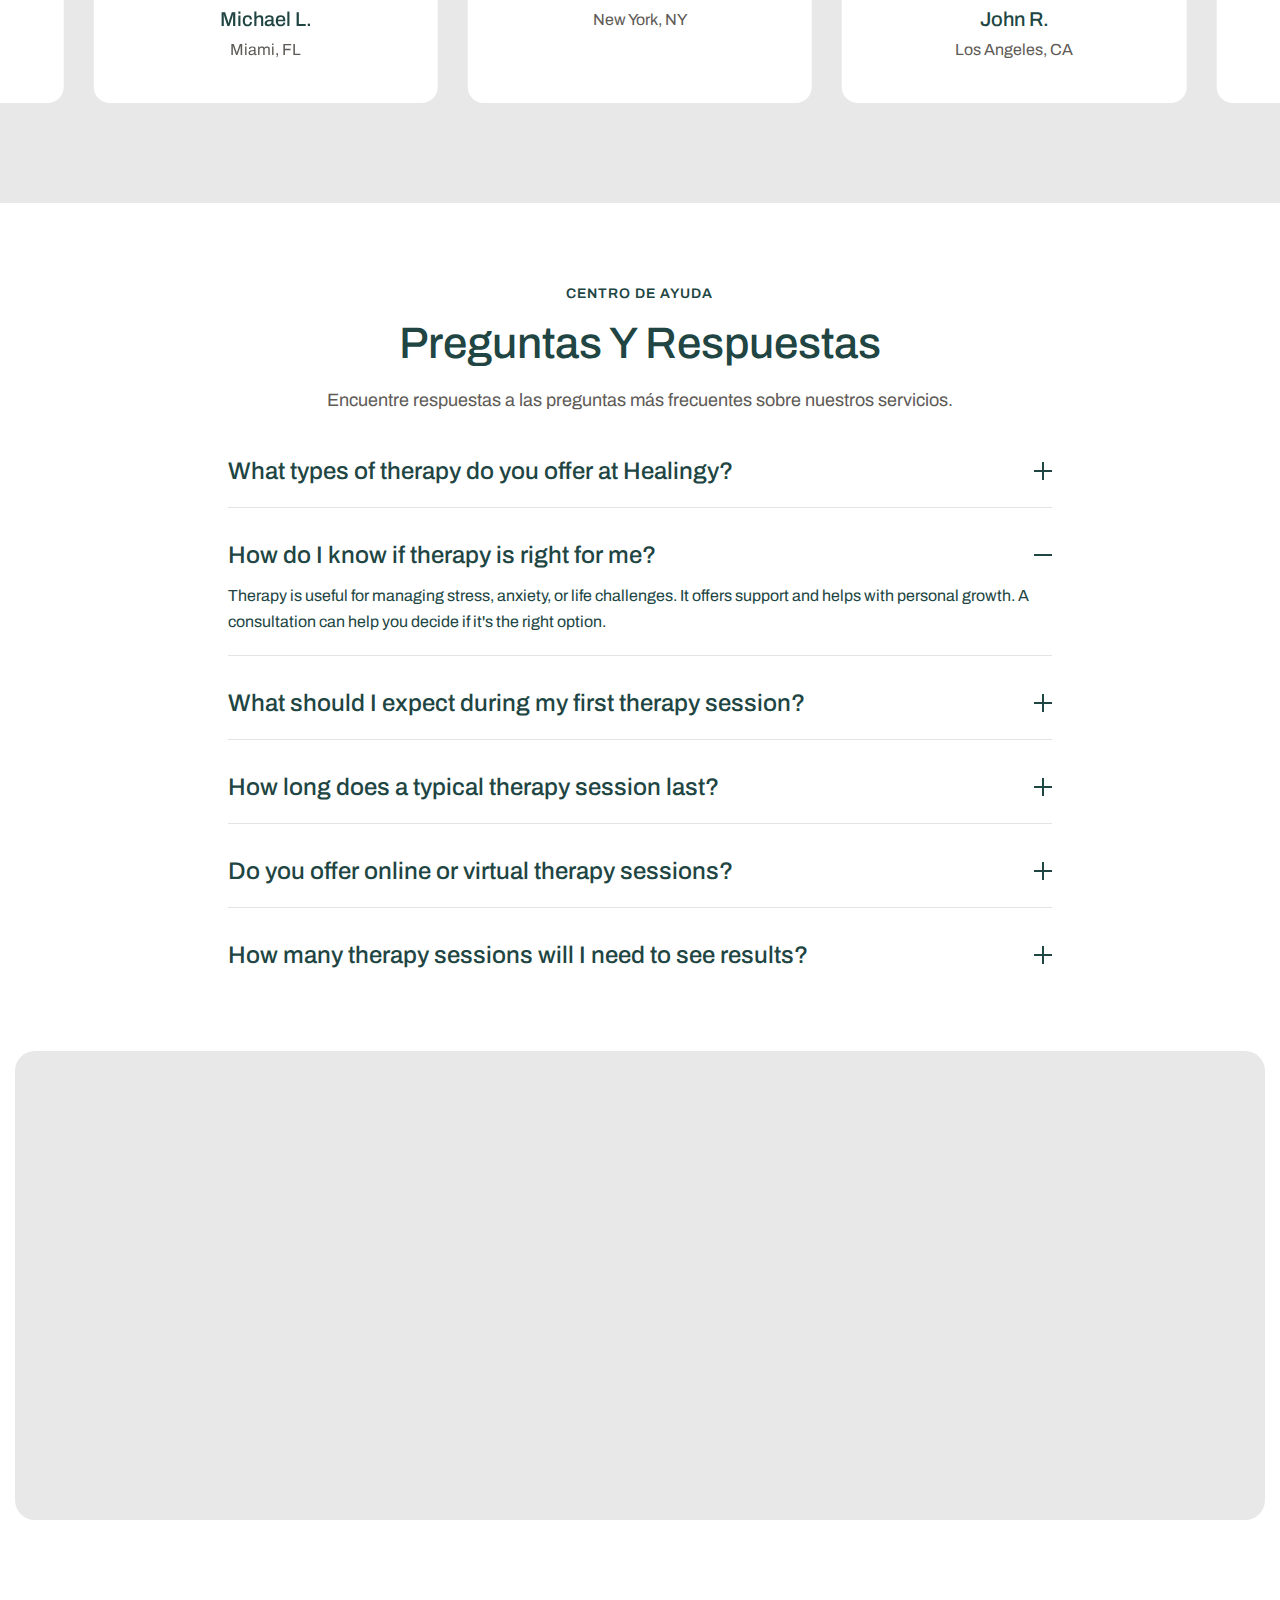
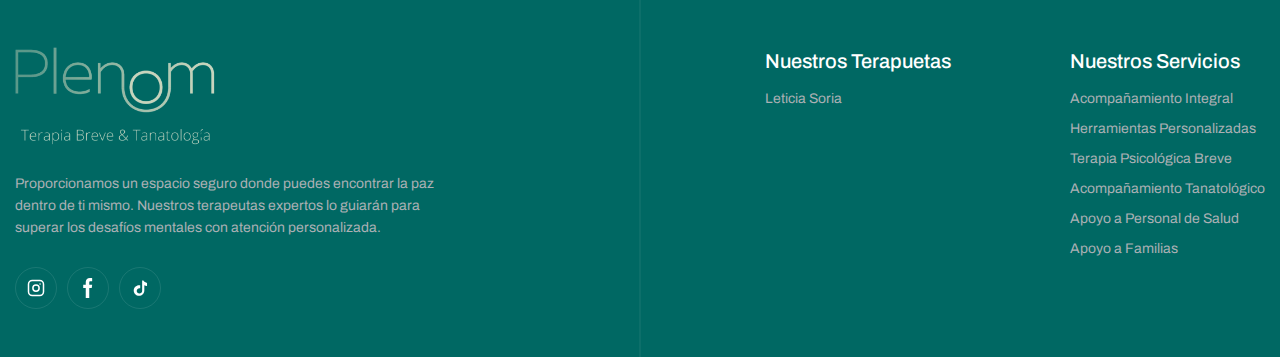
==== commit 7563607d: "Colore sy textos" ====
--- a/about.html
+++ b/about.html
@@ -154,7 +154,7 @@
                     data-wow-duration="1000"
                     data-wow-delay="0s"
                   >
-                    Bienvenido a Pleno
+                    Bienvenido a Plenom
                   </h2>
                   <p
                     class="description text-1 lh-30 wow fadeInUp"
@@ -175,8 +175,8 @@
                   >
                     <img
                       class="lazyload"
-                      data-src="images/section/about_1.jpg"
-                      src="images/section/about_1.jpg"
+                      data-src="images/section/about_1.jpeg"
+                      src="images/section/about_1.jpeg"
                       alt=""
                     />
                   </div>
@@ -303,172 +303,20 @@
                       <a href="therapists-details.html">
                         <img
                           class="lazyload"
-                          data-src="images/section/team_1.jpg"
-                          src="images/section/team_1.jpg"
+                          data-src="images/section/therapists-details.jpg"
+                          src="images/section/therapists-details.jpg"
                           alt=""
                         />
                       </a>
                     </div>
                     <div class="info">
                       <h5 class="name">
-                        <a href="therapists-details.html">Dr. Emily Stevens</a>
+                        <a href="therapists-details.html"
+                          >Mtra. Leticia Soria</a
+                        >
                       </h5>
-                      <p class="text-2">Lead Therapist</p>
-                    </div>
-                    <ul class="tf-social style-1">
-                      <li>
-                        <a href="#">
-                          <i class="icon-FacebookLogo"></i>
-                        </a>
-                      </li>
-                      <li>
-                        <a href="#">
-                          <i class="icon-x"></i>
-                        </a>
-                      </li>
-                      <li>
-                        <a href="#">
-                          <i class="icon-LinkedinLogo"></i>
-                        </a>
-                      </li>
-                      <li>
-                        <a href="#">
-                          <i class="icon-instagram"></i>
-                        </a>
-                      </li>
-                    </ul>
-                  </div>
-                  <div
-                    class="team-item hover-img wow fadeInUp"
-                    data-wow-duration="1000"
-                    data-wow-delay="0.1s"
-                  >
-                    <div class="image-wrap">
-                      <a href="therapists-details.html">
-                        <img
-                          class="lazyload"
-                          data-src="images/section/team_2.jpg"
-                          src="images/section/team_2.jpg"
-                          alt=""
-                        />
-                      </a>
-                    </div>
-                    <div class="info">
-                      <h5 class="name">
-                        <a href="therapists-details.html">Michael Carter</a>
-                      </h5>
-                      <p class="text-2">Family Therapist</p>
-                    </div>
-                    <ul class="tf-social style-1">
-                      <li>
-                        <a href="#">
-                          <i class="icon-FacebookLogo"></i>
-                        </a>
-                      </li>
-                      <li>
-                        <a href="#">
-                          <i class="icon-x"></i>
-                        </a>
-                      </li>
-                      <li>
-                        <a href="#">
-                          <i class="icon-LinkedinLogo"></i>
-                        </a>
-                      </li>
-                      <li>
-                        <a href="#">
-                          <i class="icon-instagram"></i>
-                        </a>
-                      </li>
-                    </ul>
-                  </div>
-                  <div
-                    class="team-item hover-img wow fadeInUp"
-                    data-wow-duration="1000"
-                    data-wow-delay="0.2s"
-                  >
-                    <div class="image-wrap">
-                      <a href="therapists-details.html">
-                        <img
-                          class="lazyload"
-                          data-src="images/section/team_3.jpg"
-                          src="images/section/team_3.jpg"
-                          alt=""
-                        />
-                      </a>
-                    </div>
-                    <div class="info">
-                      <h5 class="name">
-                        <a href="therapists-details.html">Sarah Martinez</a>
-                      </h5>
-                      <p class="text-2">Child & Adolescent Therapist</p>
-                    </div>
-                    <ul class="tf-social style-1">
-                      <li>
-                        <a href="#">
-                          <i class="icon-FacebookLogo"></i>
-                        </a>
-                      </li>
-                      <li>
-                        <a href="#">
-                          <i class="icon-x"></i>
-                        </a>
-                      </li>
-                      <li>
-                        <a href="#">
-                          <i class="icon-LinkedinLogo"></i>
-                        </a>
-                      </li>
-                      <li>
-                        <a href="#">
-                          <i class="icon-instagram"></i>
-                        </a>
-                      </li>
-                    </ul>
-                  </div>
-                  <div
-                    class="team-item hover-img wow fadeInUp"
-                    data-wow-duration="1000"
-                    data-wow-delay="0.3s"
-                  >
-                    <div class="image-wrap">
-                      <a href="therapists-details.html">
-                        <img
-                          class="lazyload"
-                          data-src="images/section/team_4.jpg"
-                          src="images/section/team_4.jpg"
-                          alt=""
-                        />
-                      </a>
-                    </div>
-                    <div class="info">
-                      <h5 class="name">
-                        <a href="therapists-details.html">Dr. James Mcavoy</a>
-                      </h5>
-                      <p class="text-2">Clinical Psychologist</p>
-                    </div>
-                    <ul class="tf-social style-1">
-                      <li>
-                        <a href="#">
-                          <i class="icon-FacebookLogo"></i>
-                        </a>
-                      </li>
-                      <li>
-                        <a href="#">
-                          <i class="icon-x"></i>
-                        </a>
-                      </li>
-                      <li>
-                        <a href="#">
-                          <i class="icon-LinkedinLogo"></i>
-                        </a>
-                      </li>
-                      <li>
-                        <a href="#">
-                          <i class="icon-instagram"></i>
-                        </a>
-                      </li>
-                    </ul>
+                      <p class="text-2">Terapeuta Principal</p>
+                    </div>
                   </div>
                 </div>
               </div>
@@ -835,8 +683,7 @@
                       href="contact-us.html"
                     >
                       <span
-                        >Book a Consultation
-                        <i class="icon-ArrowRight arr-1"></i
+                        >Haz una Consulta <i class="icon-ArrowRight arr-1"></i
                       ></span>
                     </a>
                   </div>
@@ -887,79 +734,6 @@
                   </p>
 
                   <ul class="tf-social">
-                    <li>
-                      <a href="#"
-                        ><svg
-                          width="20"
-                          height="20"
-                          viewBox="0 0 20 20"
-                          fill="none"
-                          xmlns="http://www.w3.org/2000/svg"
-                        >
-                          <g clip-path="url(#clip0_11089_880)">
-                            <path
-                              d="M6.25 11.25L8.75 8.75L11.25 11.25L13.75 8.75"
-                              stroke="white"
-                              stroke-width="1.5"
-                              stroke-linecap="round"
-                              stroke-linejoin="round"
-                            />
-                            <path
-                              d="M6.24382 16.4932C7.81923 17.405 9.67248 17.7127 11.458 17.359C13.2436 17.0053 14.8396 16.0143 15.9484 14.5708C17.0573 13.1273 17.6033 11.3298 17.4847 9.51341C17.3662 7.69704 16.5911 5.98577 15.304 4.69866C14.0169 3.41156 12.3056 2.63646 10.4892 2.51789C8.67284 2.39932 6.87533 2.94537 5.43182 4.05422C3.98831 5.16308 2.99733 6.75906 2.64363 8.54461C2.28993 10.3302 2.59766 12.1834 3.50944 13.7588L2.5321 16.6768C2.49538 16.7869 2.49005 16.9051 2.51671 17.0181C2.54337 17.131 2.60097 17.2344 2.68306 17.3165C2.76514 17.3985 2.86847 17.4561 2.98145 17.4828C3.09443 17.5095 3.2126 17.5041 3.32273 17.4674L6.24382 16.4932Z"
-                              stroke="white"
-                              stroke-width="1.5"
-                              stroke-linecap="round"
-                              stroke-linejoin="round"
-                            />
-                          </g>
-                          <defs>
-                            <clipPath id="clip0_11089_880">
-                              <rect width="20" height="20" fill="white" />
-                            </clipPath>
-                          </defs>
-                        </svg>
-                      </a>
-                    </li>
-                    <li>
-                      <a href="#">
-                        <svg
-                          width="20"
-                          height="20"
-                          viewBox="0 0 20 20"
-                          fill="none"
-                          xmlns="http://www.w3.org/2000/svg"
-                        >
-                          <g clip-path="url(#clip0_11089_1677)">
-                            <path
-                              d="M3.75 3.125H7.5L16.25 16.875H12.5L3.75 3.125Z"
-                              stroke="white"
-                              stroke-width="1.5"
-                              stroke-linecap="round"
-                              stroke-linejoin="round"
-                            />
-                            <path
-                              d="M8.89687 11.2129L3.75 16.8746"
-                              stroke="white"
-                              stroke-width="1.5"
-                              stroke-linecap="round"
-                              stroke-linejoin="round"
-                            />
-                            <path
-                              d="M16.2484 3.125L11.1016 8.78672"
-                              stroke="white"
-                              stroke-width="1.5"
-                              stroke-linecap="round"
-                              stroke-linejoin="round"
-                            />
-                          </g>
-                          <defs>
-                            <clipPath id="clip0_11089_1677">
-                              <rect width="20" height="20" fill="white" />
-                            </clipPath>
-                          </defs>
-                        </svg>
-                      </a>
-                    </li>
                     <li>
                       <a href="#"
                         ><svg
@@ -998,94 +772,48 @@
                       </a>
                     </li>
                     <li>
-                      <a href="#"
-                        ><svg
+                      <a href="#">
+                        <svg
                           width="20"
                           height="20"
                           viewBox="0 0 20 20"
                           fill="none"
                           xmlns="http://www.w3.org/2000/svg"
                         >
-                          <g clip-path="url(#clip0_11089_897)">
-                            <path
-                              d="M7.5 11.875C7.5 12.9102 8.61953 13.75 10 13.75C11.3805 13.75 12.5 12.9102 12.5 11.875C12.5 9.375 7.63906 10.3125 7.63906 8.125C7.63906 7.08984 8.61953 6.25 10 6.25C11.0352 6.25 11.8461 6.71875 12.1875 7.39531"
-                              stroke="white"
-                              stroke-width="1.5"
-                              stroke-linecap="round"
-                              stroke-linejoin="round"
-                            />
-                            <path
-                              d="M16.7185 11.4602C17.2734 12.1819 17.5469 13.0809 17.4877 13.9894C17.4286 14.8978 17.0411 15.7538 16.3973 16.3976C15.7536 17.0413 14.8976 17.4289 13.9891 17.488C13.0806 17.5471 12.1817 17.2737 11.4599 16.7188C10.3352 16.9619 9.16735 16.9191 8.06341 16.5941C6.95947 16.2692 5.95465 15.6726 5.14094 14.8589C4.32722 14.0452 3.7306 13.0403 3.40567 11.9364C3.08074 10.8325 3.03789 9.66466 3.28103 8.53987C2.72612 7.81813 2.45272 6.91917 2.51182 6.01069C2.57093 5.10221 2.95851 4.24626 3.60226 3.6025C4.24601 2.95875 5.10197 2.57117 6.01045 2.51207C6.91893 2.45296 7.81789 2.72636 8.53963 3.28128C9.66441 3.03813 10.8322 3.08098 11.9362 3.40591C13.0401 3.73084 14.0449 4.32747 14.8586 5.14118C15.6723 5.9549 16.269 6.95971 16.5939 8.06365C16.9188 9.16759 16.9617 10.3354 16.7185 11.4602Z"
-                              stroke="white"
-                              stroke-width="1.5"
-                              stroke-linecap="round"
-                              stroke-linejoin="round"
-                            />
-                          </g>
-                          <defs>
-                            <clipPath id="clip0_11089_897">
-                              <rect width="20" height="20" fill="white" />
-                            </clipPath>
-                          </defs>
+                          <path
+                            d="M12.5 3.33325H14.1667V0.208252C13.8983 0.172586 12.9133 0.083252 11.7733 0.083252C9.3925 0.083252 7.75 1.55825 7.75 4.41659V6.66658H5.20837V9.99992H7.75V19.9999H11.25V9.99992H13.7167L14.1667 6.66658H11.25V4.74992C11.25 3.79159 11.5 3.33325 12.5 3.33325Z"
+                            fill="white"
+                          />
                         </svg>
                       </a>
                     </li>
                     <li>
-                      <a href="#"
-                        ><svg
+                      <a href="#">
+                        <svg
                           width="20"
                           height="20"
                           viewBox="0 0 20 20"
                           fill="none"
                           xmlns="http://www.w3.org/2000/svg"
                         >
-                          <g clip-path="url(#clip0_11089_902)">
-                            <path
-                              d="M6.24939 10.5366L13.301 16.7186C13.3822 16.7903 13.4806 16.8396 13.5867 16.8618C13.6927 16.8839 13.8027 16.8781 13.9058 16.845C14.0089 16.8118 14.1016 16.7524 14.1749 16.6726C14.2481 16.5928 14.2994 16.4953 14.3236 16.3897L17.4994 2.59521C17.5025 2.58138 17.5018 2.56696 17.4973 2.55351C17.4928 2.54006 17.4848 2.52807 17.474 2.51884C17.4633 2.50961 17.4502 2.50348 17.4362 2.5011C17.4223 2.49873 17.4079 2.5002 17.3947 2.50537L1.56189 8.70146C1.4636 8.73929 1.38023 8.80798 1.3243 8.89722C1.26837 8.98646 1.2429 9.09143 1.2517 9.19638C1.26051 9.30133 1.30312 9.4006 1.37313 9.47927C1.44315 9.55794 1.5368 9.61178 1.64001 9.63271L6.24939 10.5366Z"
-                              stroke="white"
-                              stroke-width="1.5"
-                              stroke-linecap="round"
-                              stroke-linejoin="round"
-                            />
-                            <path
-                              d="M6.25 10.5375L17.4539 2.50781"
-                              stroke="white"
-                              stroke-width="1.5"
-                              stroke-linecap="round"
-                              stroke-linejoin="round"
-                            />
-                            <path
-                              d="M9.71641 13.577L7.325 16.0582C7.23859 16.1479 7.12737 16.2097 7.00561 16.2357C6.88384 16.2617 6.75708 16.2507 6.64157 16.2042C6.52607 16.1577 6.42709 16.0778 6.35732 15.9747C6.28755 15.8715 6.25018 15.7499 6.25 15.6254V10.5371"
-                              stroke="white"
-                              stroke-width="1.5"
-                              stroke-linecap="round"
-                              stroke-linejoin="round"
-                            />
-                          </g>
-                          <defs>
-                            <clipPath id="clip0_11089_902">
-                              <rect width="20" height="20" fill="white" />
-                            </clipPath>
-                          </defs>
+                          <path
+                            d="M13.3333 2.5C13.7832 3.13389 14.3328 3.67771 14.9624 4.10814C15.592 4.53857 16.2932 4.84843 17.0333 5.02333V7.9C16.0968 7.90656 15.1715 7.69035 14.3333 7.27V12.5C14.3333 13.9007 13.7711 15.2436 12.771 16.2437C11.7709 17.2437 10.428 17.8059 9.02733 17.8059C7.62664 17.8059 6.28377 17.2437 5.28372 16.2437C4.28368 15.2436 3.72144 13.9007 3.72144 12.5C3.72144 11.0993 4.28368 9.75642 5.28372 8.75637C6.28377 7.75633 7.62664 7.19408 9.02733 7.19408C9.41896 7.19408 9.80614 7.23353 10.1833 7.31167V10.2783C9.93999 10.2091 9.68996 10.1737 9.43826 10.1738C8.71841 10.1738 8.02756 10.4574 7.52252 10.9625C7.01747 11.4675 6.73383 12.1584 6.73383 12.8783C6.73383 13.5982 7.01747 14.2891 7.52252 14.7942C8.02756 15.2992 8.71841 15.5828 9.43826 15.5828C10.1581 15.5828 10.849 15.2992 11.354 14.7942C11.859 14.2891 12.1427 13.5982 12.1427 12.8783V2.5H13.3333Z"
+                            fill="white"
+                          />
                         </svg>
                       </a>
                     </li>
                   </ul>
                 </div>
+
                 <div class="footer-right">
                   <div class="wrap-footer-menu-list">
                     <div class="footer-menu-list footer-col-block">
-                      <h6 class="title title-desktop">Nuestros Terapistas</h6>
-                      <h6 class="title title-mobile">Nuestros Terapistas</h6>
+                      <h6 class="title title-desktop">Nuestros Terapuetas</h6>
+                      <h6 class="title title-mobile">Nuestros Terapuetas</h6>
                       <ul class="tf-collapse-content">
                         <li>
-                          <a href="therapists-details.html">Annette Black</a>
-                        </li>
-                        <li>
-                          <a href="therapists-details.html">Jane Cooper</a>
-                        </li>
-                        <li>
-                          <a href="therapists-details.html">Brooklyn Simmons</a>
+                          <a href="therapists-details.html">Leticia Soria</a>
                         </li>
                       </ul>
                     </div>
@@ -1095,29 +823,36 @@
                       <ul class="tf-collapse-content">
                         <li>
                           <a href="service-details.html"
-                            >Individual Counseling</a
+                            >Acompañamiento Integral</a
                           >
                         </li>
                         <li>
-                          <a href="service-details.html">Family Therapy</a>
+                          <a href="service-details.html"
+                            >Herramientas Personalizadas</a
+                          >
                         </li>
                         <li>
-                          <a href="service-details.html">Couples Therapy</a>
+                          <a href="service-details.html"
+                            >Terapia Psicológica Breve</a
+                          >
                         </li>
                         <li>
-                          <a href="service-details.html">Group Therapy</a>
+                          <a href="service-details.html"
+                            >Acompañamiento Tanatológico</a
+                          >
+                        </li>
+                        <li>
+                          <a href="service-details.html"
+                            >Apoyo a Personal de Salud</a
+                          >
+                        </li>
+                        <li>
+                          <a href="service-details.html">Apoyo a Familias</a>
                         </li>
                       </ul>
                     </div>
                   </div>
                 </div>
-              </div>
-              <div class="footer-bottom">
-                <p>Copyright © 2025 Pleno</p>
-                <ul class="content-right">
-                  <li><a href="shop.html">Terms Of Services</a></li>
-                  <li><a href="contact-us.html"> Privacy Policy</a></li>
-                </ul>
               </div>
             </div>
           </div>
@@ -1136,7 +871,13 @@
     >
       <div class="offcanvas-header top-nav-mobile">
         <div class="offcanvas-title">
-          <a href="index.html"><img src="images/logo/logo@2x.png" alt="" /></a>
+          <a href="index.html"
+            ><img
+              style="padding-top: 10px; padding-left: 5px"
+              width="150"
+              src="images/logo/logo_pleno.png"
+              alt=""
+          /></a>
         </div>
         <div data-bs-dismiss="offcanvas" aria-label="Close">
           <i class="icon-close"></i>
@@ -1145,44 +886,18 @@
       <div class="offcanvas-body inner-mobile-nav">
         <div class="mb-body">
           <ul id="menu-mobile-menu">
-            <li class="menu-item menu-item-has-children-mobile">
+            <li class="menu-item current-menu-item">
               <a
                 href="#dropdown-menu-one"
-                class="item-menu-mobile collapsed"
-                data-bs-toggle="collapse"
+                class="item-menu-mobile"
                 aria-expanded="true"
                 aria-controls="dropdown-menu-one"
               >
-                Home
+                Inicio
               </a>
-              <div
-                id="dropdown-menu-one"
-                class="collapse"
-                data-bs-parent="#menu-mobile-menu"
-              >
-                <ul class="sub-mobile">
-                  <li class="menu-item">
-                    <a href="index.html">Homepage 01</a>
-                  </li>
-                  <li class="menu-item">
-                    <a href="home-02.html">Homepage 02</a>
-                  </li>
-                  <li class="menu-item">
-                    <a href="home-03.html">Homepage 03</a>
-                  </li>
-                  <li class="menu-item">
-                    <a href="home-04.html">Homepage 04</a>
-                  </li>
-                  <li class="menu-item">
-                    <a href="home-silde-text-scroll.html"
-                      >Home silde text scroll</a
-                    >
-                  </li>
-                </ul>
-              </div>
             </li>
-            <li class="menu-item current-menu-item">
-              <a href="about.html" class="item-menu-mobile"> About</a>
+            <li class="menu-item">
+              <a href="about.html" class="item-menu-mobile">Acerca De</a>
             </li>
             <li class="menu-item menu-item-has-children-mobile">
               <a
@@ -1192,7 +907,7 @@
                 aria-expanded="true"
                 aria-controls="dropdown-menu-two"
               >
-                Services
+                Servicios
               </a>
               <div
                 id="dropdown-menu-two"
@@ -1201,121 +916,35 @@
               >
                 <ul class="sub-mobile">
                   <li class="menu-item">
-                    <a href="our-service.html">Our Service</a>
+                    <a href="service-details.html">Acompañamiento Integral</a>
                   </li>
                   <li class="menu-item">
-                    <a href="service-details.html">Service Details</a>
+                    <a href="service-details.html"
+                      >Herramientas Personalizadas</a
+                    >
+                  </li>
+                  <li class="menu-item">
+                    <a href="service-details.html">Terapia Psicológica Breve</a>
+                  </li>
+                  <li class="menu-item">
+                    <a href="service-details.html"
+                      >Acompañamiento Tanatológico</a
+                    >
+                  </li>
+                  <li class="menu-item">
+                    <a href="service-details.html">Apoyo a Personal de Salud</a>
+                  </li>
+                  <li class="menu-item">
+                    <a href="service-details.html">Apoyo a Familias</a>
                   </li>
                 </ul>
               </div>
             </li>
+
             <li class="menu-item">
-              <a href="our-therapists.html" class="item-menu-mobile">
-                Therapists</a
-              >
-            </li>
-            <li class="menu-item menu-item-has-children-mobile">
-              <a
-                href="#dropdown-menu-three"
-                class="item-menu-mobile collapsed"
-                data-bs-toggle="collapse"
-                aria-expanded="true"
-                aria-controls="dropdown-menu-three"
-              >
-                Pages
-              </a>
-              <div
-                id="dropdown-menu-three"
-                class="collapse"
-                data-bs-parent="#menu-mobile-menu"
-              >
-                <ul class="sub-mobile">
-                  <li class="menu-item menu-item-has-children-mobile-2">
-                    <a
-                      href="#sub-product-one"
-                      class="item-menu-mobile collapsed"
-                      data-bs-toggle="collapse"
-                      aria-expanded="true"
-                      aria-controls="sub-product-one"
-                      >Shop</a
-                    >
-                    <div id="sub-product-one" class="collapse">
-                      <ul class="sub-mobile">
-                        <li class="menu-item">
-                          <a href="our-product.html" class="item-menu-mobile">
-                            Shop Product</a
-                          >
-                        </li>
-                        <li class="menu-item">
-                          <a href="shop-cart.html" class="item-menu-mobile">
-                            Shop Cart</a
-                          >
-                        </li>
-                        <li class="menu-item">
-                          <a
-                            href="shop-check-out.html"
-                            class="item-menu-mobile"
-                          >
-                            Check Out</a
-                          >
-                        </li>
-                        <li class="menu-item">
-                          <a
-                            href="product-details.html"
-                            class="item-menu-mobile"
-                          >
-                            Shop Details</a
-                          >
-                        </li>
-                      </ul>
-                    </div>
-                  </li>
-
-                  <li class="menu-item">
-                    <a href="book-appointment.html">Appointment</a>
-                  </li>
-                </ul>
-              </div>
-            </li>
-            <li class="menu-item menu-item-has-children-mobile">
-              <a
-                href="#dropdown-menu-four"
-                class="item-menu-mobile collapsed"
-                data-bs-toggle="collapse"
-                aria-expanded="true"
-                aria-controls="dropdown-menu-four"
-              >
-                Blogs
-              </a>
-              <div
-                id="dropdown-menu-four"
-                class="collapse"
-                data-bs-parent="#menu-mobile-menu"
-              >
-                <ul class="sub-mobile">
-                  <li class="menu-item">
-                    <a href="blog-grid.html">Blog Grid</a>
-                  </li>
-                  <li class="menu-item">
-                    <a href="blog-details.html">Blog Details 1</a>
-                  </li>
-                  <li class="menu-item">
-                    <a href="blog-details-2.html">Blog Details 2</a>
-                  </li>
-                </ul>
-              </div>
-            </li>
-            <li class="menu-item">
-              <a href="contact-us.html" class="tem-menu-mobile"> Contact</a>
+              <a href="contact-us.html" class="tem-menu-mobile">Contacto</a>
             </li>
           </ul>
-          <div class="support">
-            <a href="#" class="text-need"> Need help?</a>
-            <ul class="mb-info">
-              <li>Call Us Now: <span class="number">1-555-678-8888</span></li>
-              <li>Support 24/7: <a href="#">themesflat@gmail.com</a></li>
-            </ul>
-          </div>
         </div>
       </div>
     </div>
--- a/css/styles.css
+++ b/css/styles.css
@@ -22,11 +22,11 @@
 :root {
   --Black: #000000;
   --White: #ffffff;
-  --Primary: #306964;
-  --Secondary: #e4e9e5;
-  --Third: #f3736e;
+  --Primary: #204542;
+  --Secondary: #306964;
+  --Third: #f1c88c;
   --Four: #c72929;
-  --Color-1: #f5f1ed;
+  --Color-1: #e8e8e8;
   --Color-3: #5e5a56;
   --Color-4: #006863;
   --Outline: #e4e4e4;
@@ -1045,7 +1045,7 @@
   display: flex;
   justify-content: space-between;
   align-items: center;
-  max-width: 1440px;
+  max-width: 1320px;
 }
 #header-main .header-inner-wrap .header-logo {
   padding: 30px 0;
@@ -1958,6 +1958,7 @@
   width: max-content;
   font-size: 16px;
   font-weight: 600;
+  color: white;
   -webkit-transition: all 300ms ease-in-out;
   transition: all 300ms ease-in-out;
   overflow: hidden;
@@ -2031,7 +2032,7 @@
   overflow: hidden;
   z-index: 2;
   gap: 6px;
-  color: var(--Primary);
+  color: var(--White);
   -webkit-transition: all 0.3s ease;
   -moz-transition: all 0.3s ease;
   -ms-transition: all 0.3s ease;
@@ -4509,12 +4510,7 @@
   border: 1px solid var(--Border);
   border-radius: 999px;
 }
-.tf-social li a:hover {
-  background-color: var(--Secondary);
-}
-.tf-social li a:hover svg path {
-  stroke: var(--Primary);
-}
+
 .tf-social.style-1 {
   gap: 12px;
 }
@@ -4677,7 +4673,7 @@
   transition: all 0.3s ease;
 }
 .service-item:hover {
-  background-color: var(--Secondary);
+  background-color: var(--Third);
   box-shadow: 0px 10px 25px rgba(54, 95, 104, 0.1);
 }
 .service-item.style-2 {
@@ -4809,27 +4805,27 @@
     .process-item.style-has-icon.style-no-line
   ):hover
   .item {
-  background-color: var(--Secondary);
+  background-color: var(--Third);
 }
 .process-item.style-has-icon:not(
     .process-item.style-has-icon.style-no-line
   ):hover
   .line {
-  background-color: var(--Secondary);
+  background-color: var(--Third);
 }
 .process-item.style-has-icon:not(
     .process-item.style-has-icon.style-no-line
   ):hover
   ~ .process-item
   .item {
-  background-color: var(--Secondary);
+  background-color: var(--Third);
 }
 .process-item.style-has-icon:not(
     .process-item.style-has-icon.style-no-line
   ):hover
   ~ .process-item
   .line {
-  background-color: var(--Secondary);
+  background-color: var(--Third);
 }
 .process-item.style-has-icon .item {
   width: 112px;
@@ -6258,7 +6254,7 @@
 /*page-title-homepage-2
 ------------------------------------------------------------------------------*/
 .page-title-homepage-2 {
-  max-width: 1440px;
+  max-width: 1290px;
   margin: 0 auto;
   background-color: var(--Color-1);
   border-radius: 20px;
